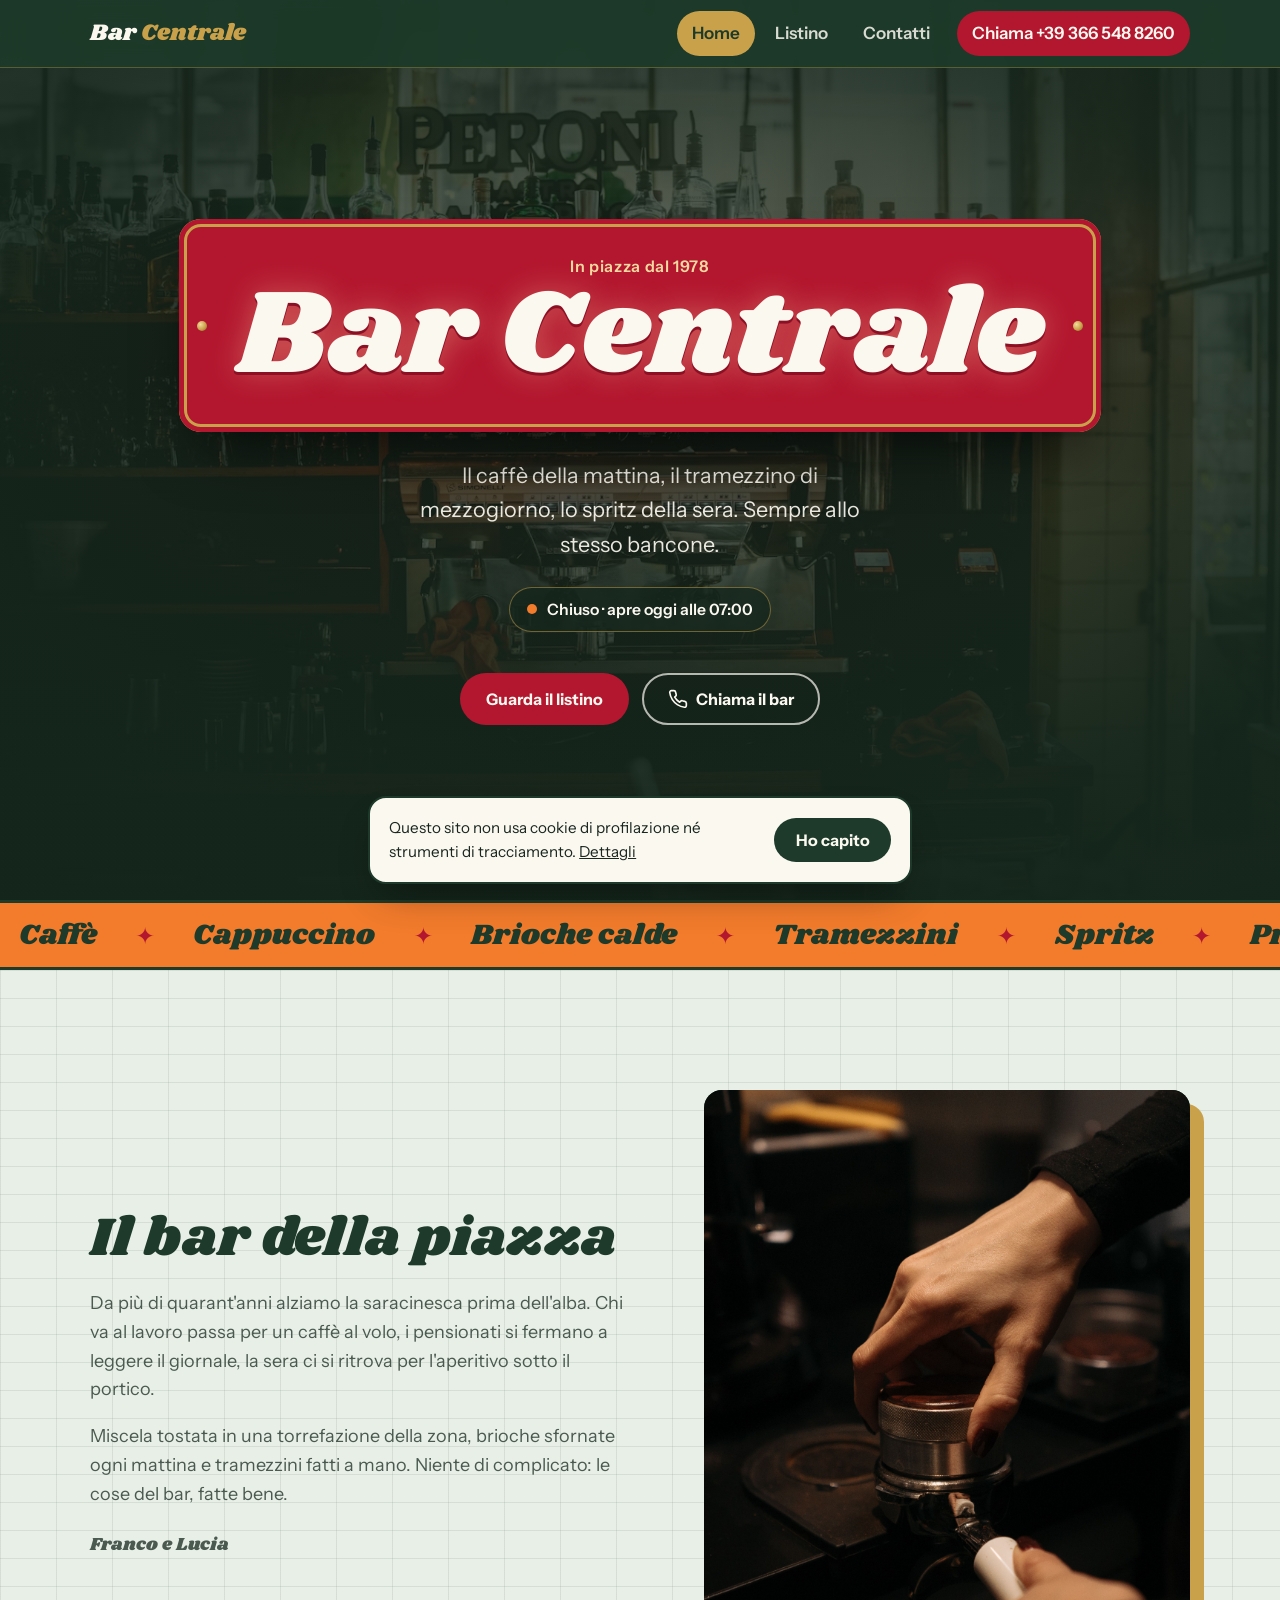
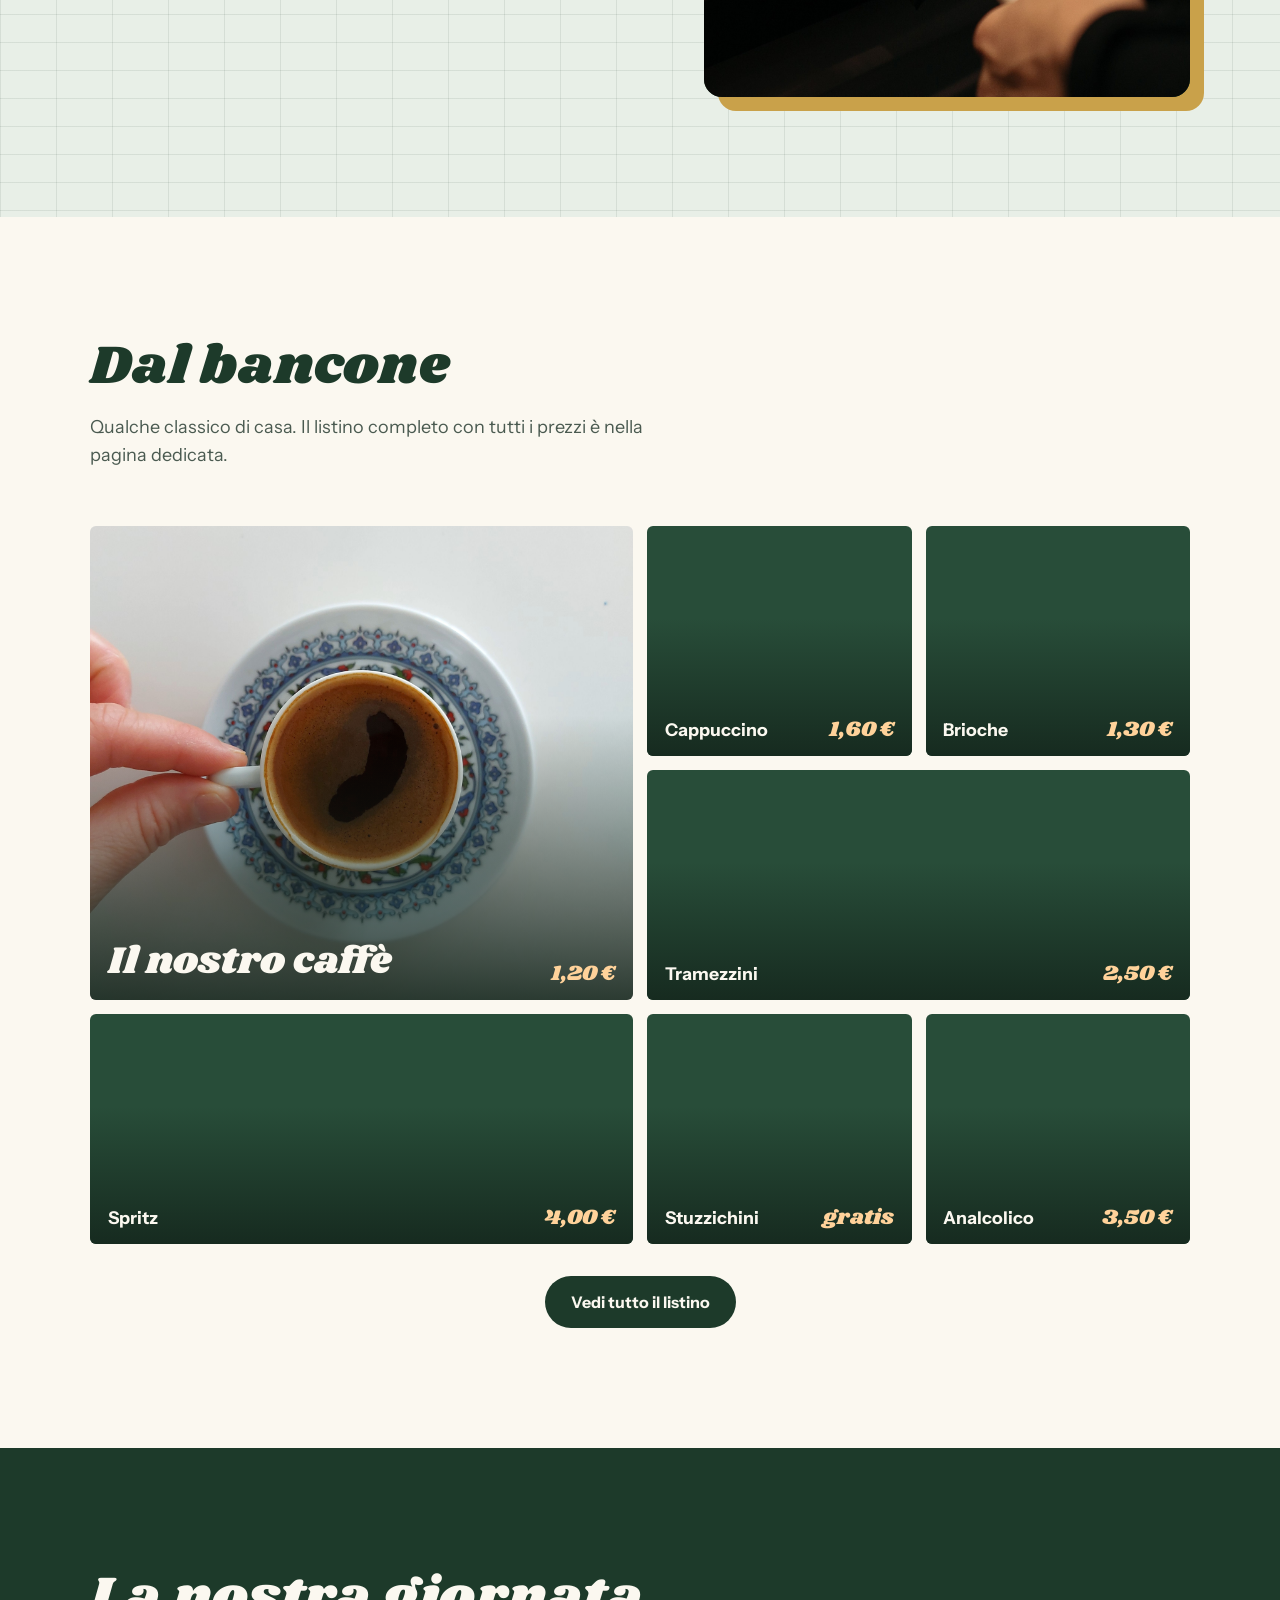
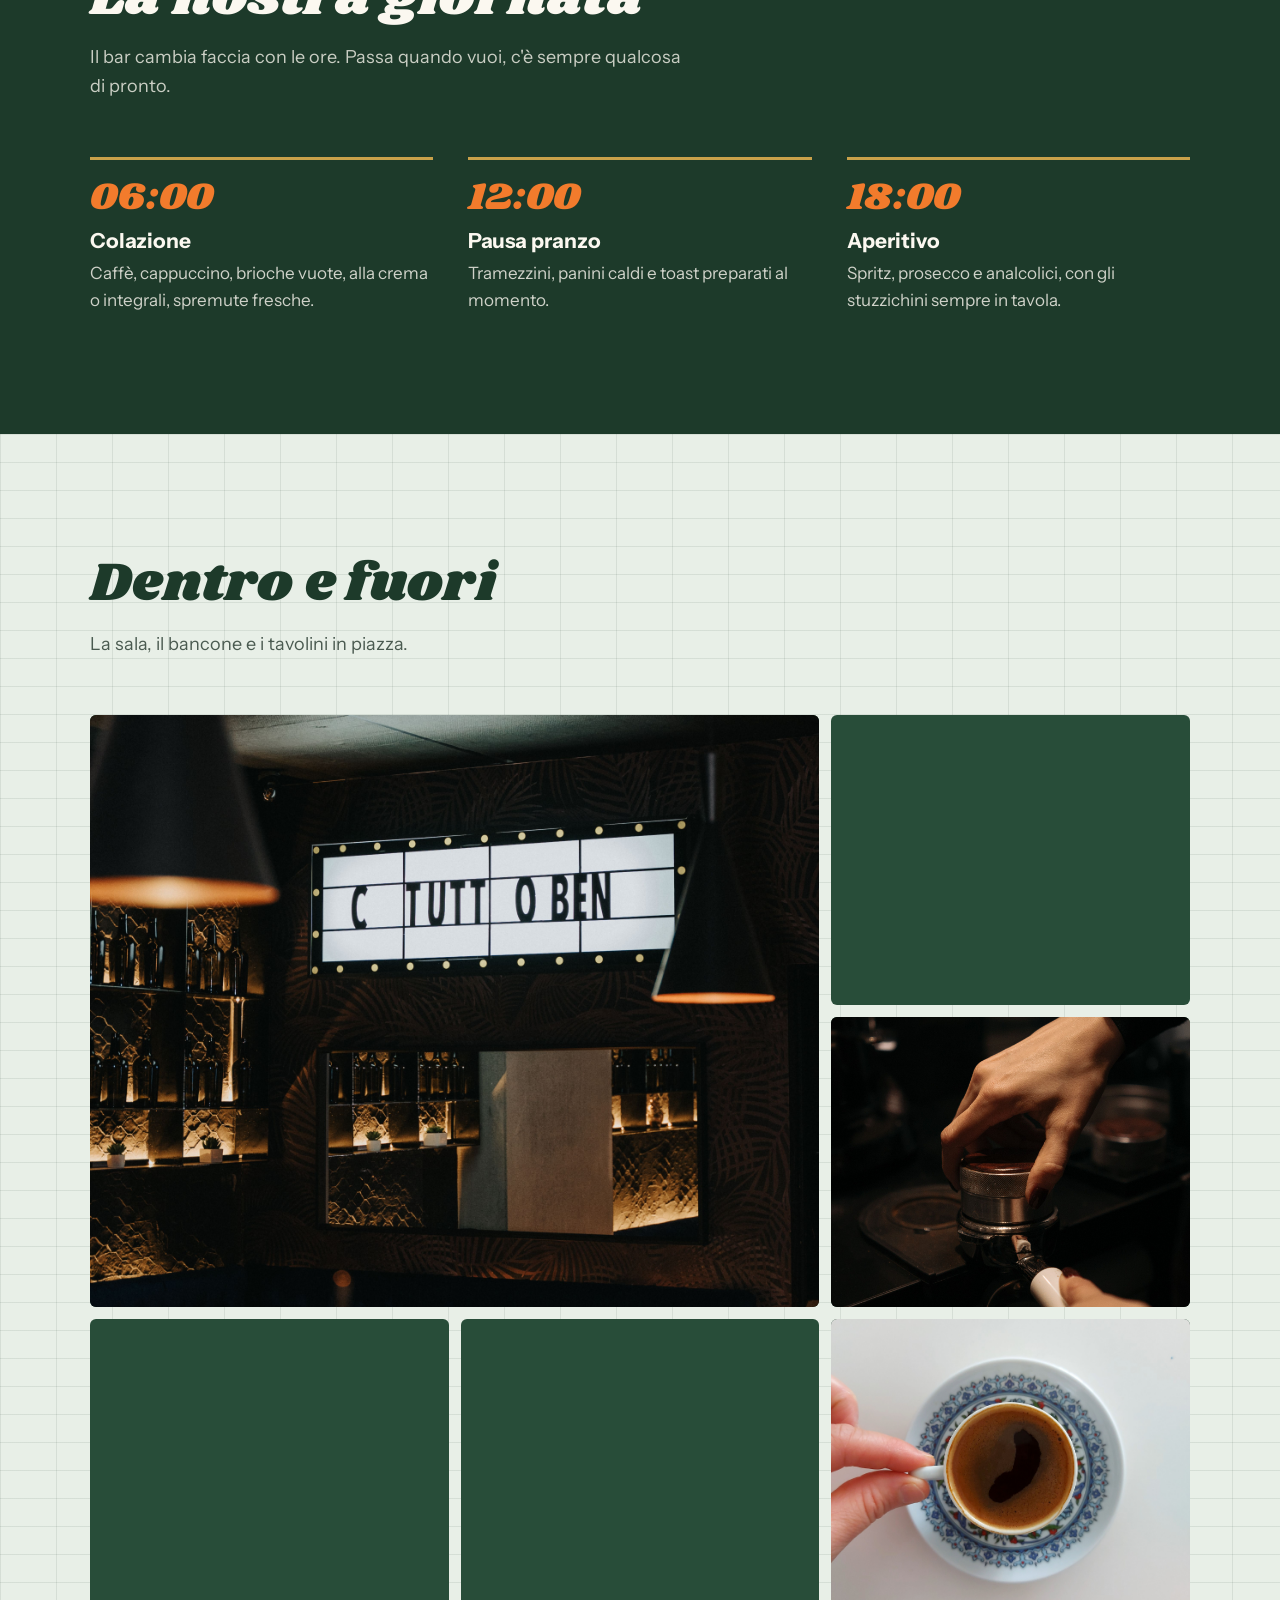
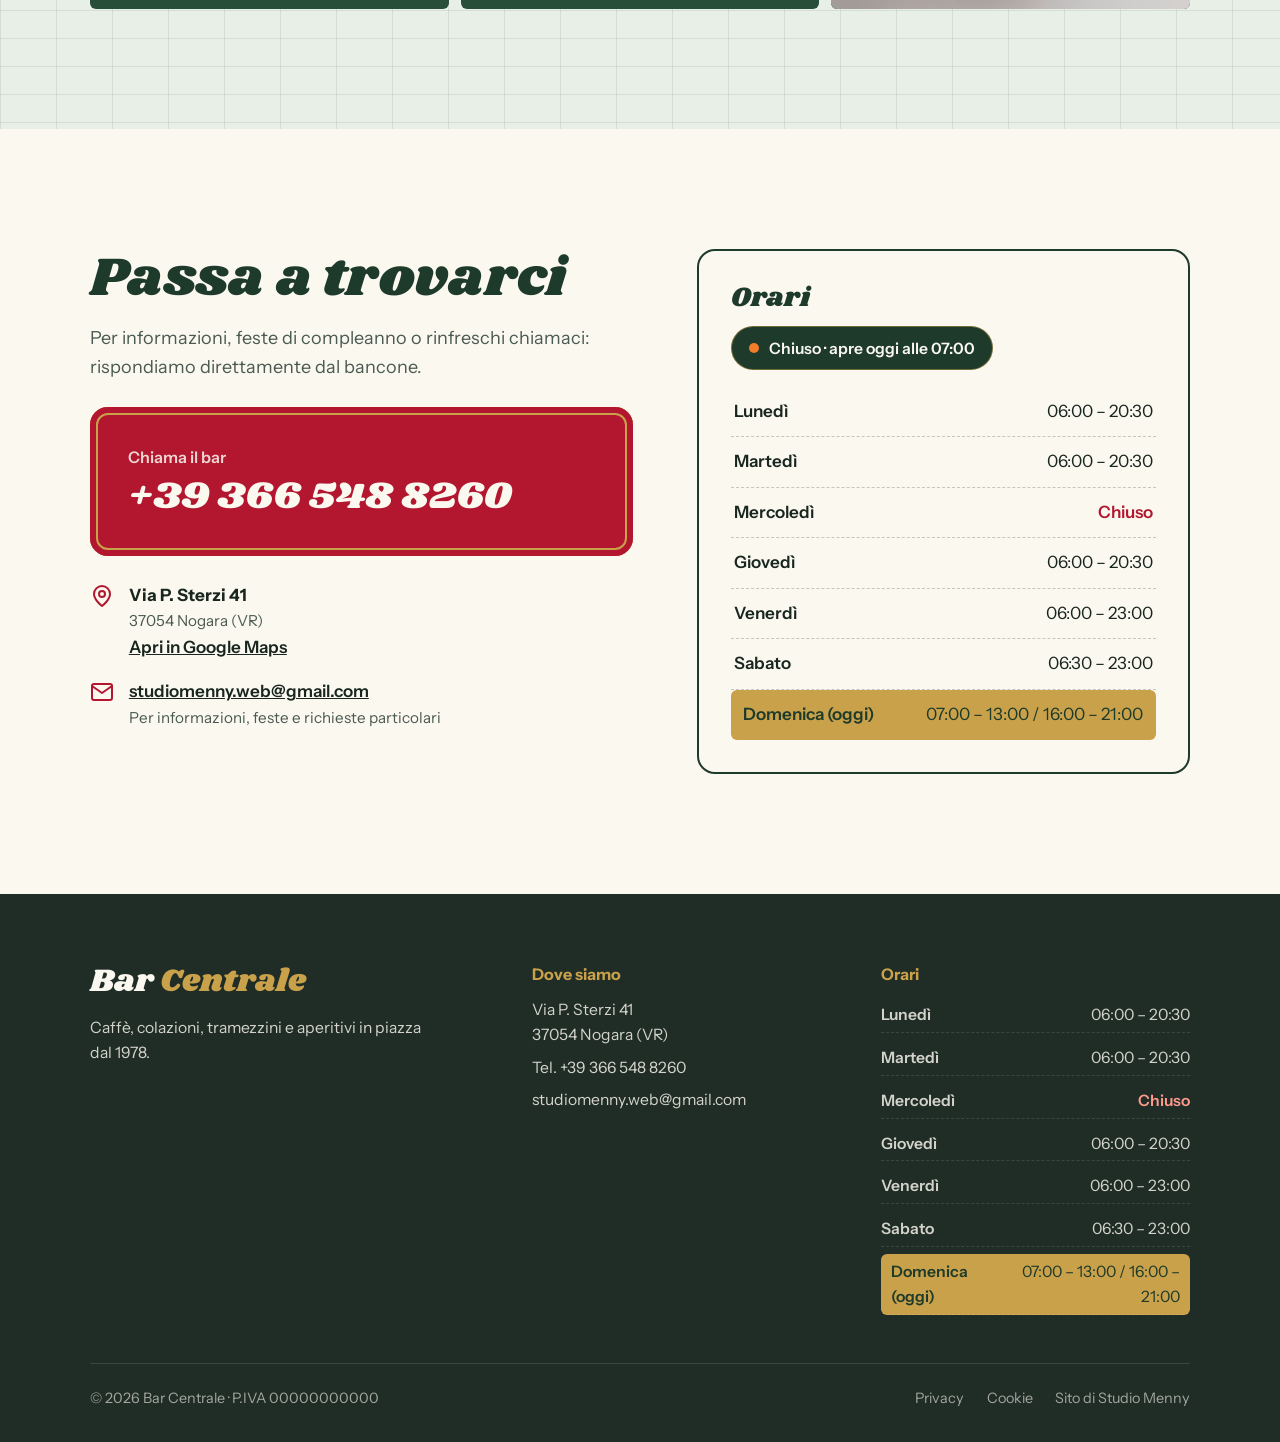
==== index.html @ 79d3b490 "Add files via upload" ====
<!DOCTYPE html>
<html lang="it">
<head>
<meta charset="utf-8">
<meta name="viewport" content="width=device-width, initial-scale=1, viewport-fit=cover">
<title>Bar Centrale · Caffè e aperitivi in piazza</title>
<meta name="description" content="Il bar della piazza: caffè, colazioni, tramezzini e aperitivi. Orari, listino e contatti.">
<meta name="theme-color" content="#1d3a2a">
<meta property="og:title" content="Bar Centrale · Caffè e aperitivi in piazza">
<meta property="og:description" content="Il bar della piazza: caffè, colazioni, tramezzini e aperitivi. Orari, listino e contatti.">
<meta property="og:type" content="website">
<meta property="og:image" content="img/hero.jpg">
<link rel="icon" href="favicon.svg" type="image/svg+xml">
<link rel="stylesheet" href="css/style.css">
</head>
<body>
<a class="salta" href="#contenuto">Vai al contenuto</a>
<header class="header">
  <div class="wrap">
    <a class="logo" href="index.html" aria-label="Bar Centrale, torna alla home">Bar <span>Centrale</span></a>
    <button class="burger" type="button" aria-label="Apri il menu" aria-expanded="false" aria-controls="nav"><span></span></button>
    <nav class="nav" id="nav" aria-label="Menu principale">
      <ul><li><a href="index.html" aria-current="page">Home</a></li><li><a href="menu.html">Listino</a></li><li><a href="contatti.html">Contatti</a></li><li><a class="nav-chiama" href="tel:+393665488260">Chiama +39 366 548 8260</a></li></ul>
    </nav>
  </div>
</header>
<main id="contenuto">

<section class="hero">
  <div class="hero-foto"><figure class="foto " data-nome="Foto mancante: img/hero.jpg"><img src="img/hero.jpg" alt="Il bancone del Bar Centrale con la macchina del caffè" width="1920" height="1280" fetchpriority="high" onerror="this.parentElement.classList.add('noimg')"></figure></div>
  <div class="hero-contenuto">
    <div class="insegna">
      <span class="insegna-anno">In piazza dal 1978</span>
      <h1>Bar Centrale</h1>
    </div>
    <p class="hero-sotto">Il caffè della mattina, il tramezzino di mezzogiorno, lo spritz della sera. Sempre allo stesso bancone.</p>
    <p class="stato" data-stato aria-live="polite"></p>
    <div class="hero-azioni">
      <a class="btn btn-rosso" href="menu.html">Guarda il listino</a>
      <a class="btn btn-chiaro" href="tel:+393665488260"><svg viewBox="0 0 24 24" fill="none" stroke="currentColor" stroke-width="2" stroke-linecap="round" stroke-linejoin="round" aria-hidden="true"><path d="M22 16.9v3a2 2 0 0 1-2.2 2 19.8 19.8 0 0 1-8.6-3.1 19.5 19.5 0 0 1-6-6A19.8 19.8 0 0 1 2.1 4.2 2 2 0 0 1 4.1 2h3a2 2 0 0 1 2 1.7c.1.9.4 1.8.7 2.7a2 2 0 0 1-.5 2.1L8 9.8a16 16 0 0 0 6 6l1.3-1.3a2 2 0 0 1 2.1-.4c.9.3 1.8.6 2.7.7a2 2 0 0 1 1.7 2z"/></svg> Chiama il bar</a>
    </div>
  </div>
</section>

<div class="striscia" aria-hidden="true"><div class="striscia-traccia"><ul><li>Caffè</li><li>Cappuccino</li><li>Brioche calde</li><li>Tramezzini</li><li>Spritz</li><li>Prosecco</li><li>Gelati</li><li>Stuzzichini</li><li>Cioccolata calda</li></ul><ul><li>Caffè</li><li>Cappuccino</li><li>Brioche calde</li><li>Tramezzini</li><li>Spritz</li><li>Prosecco</li><li>Gelati</li><li>Stuzzichini</li><li>Cioccolata calda</li></ul></div></div>

<section class="sezione piastrelle" id="il-bar">
  <div class="wrap ilbar-grid">
    <div class="ilbar-testo">
      <h2>Il bar della piazza</h2>
      <p>Da più di quarant'anni alziamo la saracinesca prima dell'alba. Chi va al lavoro passa per un caffè al volo, i pensionati si fermano a leggere il giornale, la sera ci si ritrova per l'aperitivo sotto il portico.</p>
      <p>Miscela tostata in una torrefazione della zona, brioche sfornate ogni mattina e tramezzini fatti a mano. Niente di complicato: le cose del bar, fatte bene.</p>
      <p class="firma">Franco e Lucia</p>
    </div>
    <figure class="foto ilbar-foto" data-nome="Foto mancante: img/barista.jpg"><img src="img/barista.jpg" alt="Il barista prepara un caffè al bancone" width="1000" height="1250" loading="lazy" decoding="async" onerror="this.parentElement.classList.add('noimg')"></figure>
  </div>
</section>

<section class="sezione" id="prodotti">
  <div class="wrap">
    <div class="intro-sezione">
      <h2>Dal bancone</h2>
      <p>Qualche classico di casa. Il listino completo con tutti i prezzi è nella pagina dedicata.</p>
    </div>
    <div class="mosaico">
      <article class="prodotto grande"><figure class="foto " data-nome="Foto mancante: img/caffe.jpg"><img src="img/caffe.jpg" alt="Espresso in tazzina" width="1200" height="900" loading="lazy" decoding="async" onerror="this.parentElement.classList.add('noimg')"></figure><div class="prodotto-testo"><h3>Il nostro caffè</h3><span class="prezzo">1,20 €</span></div></article>
      <article class="prodotto "><figure class="foto " data-nome="Foto mancante: img/cappuccino.jpg"><img src="img/cappuccino.jpg" alt="Cappuccino con schiuma" width="1200" height="900" loading="lazy" decoding="async" onerror="this.parentElement.classList.add('noimg')"></figure><div class="prodotto-testo"><h3>Cappuccino</h3><span class="prezzo">1,60 €</span></div></article>
      <article class="prodotto "><figure class="foto " data-nome="Foto mancante: img/brioche.jpg"><img src="img/brioche.jpg" alt="Brioche in vetrina" width="1200" height="900" loading="lazy" decoding="async" onerror="this.parentElement.classList.add('noimg')"></figure><div class="prodotto-testo"><h3>Brioche</h3><span class="prezzo">1,30 €</span></div></article>
      <article class="prodotto largo"><figure class="foto " data-nome="Foto mancante: img/tramezzini.jpg"><img src="img/tramezzini.jpg" alt="Tramezzini sul bancone" width="1200" height="900" loading="lazy" decoding="async" onerror="this.parentElement.classList.add('noimg')"></figure><div class="prodotto-testo"><h3>Tramezzini</h3><span class="prezzo">2,50 €</span></div></article>
      <article class="prodotto largo"><figure class="foto " data-nome="Foto mancante: img/spritz.jpg"><img src="img/spritz.jpg" alt="Spritz con fetta d'arancia" width="1200" height="900" loading="lazy" decoding="async" onerror="this.parentElement.classList.add('noimg')"></figure><div class="prodotto-testo"><h3>Spritz</h3><span class="prezzo">4,00 €</span></div></article>
      <article class="prodotto "><figure class="foto " data-nome="Foto mancante: img/stuzzichini.jpg"><img src="img/stuzzichini.jpg" alt="Stuzzichini per l'aperitivo" width="1200" height="900" loading="lazy" decoding="async" onerror="this.parentElement.classList.add('noimg')"></figure><div class="prodotto-testo"><h3>Stuzzichini</h3><span class="prezzo">gratis</span></div></article>
      <article class="prodotto "><figure class="foto " data-nome="Foto mancante: img/aperitivo-analcolico.jpg"><img src="img/aperitivo-analcolico.jpg" alt="Aperitivo analcolico" width="1200" height="900" loading="lazy" decoding="async" onerror="this.parentElement.classList.add('noimg')"></figure><div class="prodotto-testo"><h3>Analcolico</h3><span class="prezzo">3,50 €</span></div></article>
    </div>
    <div class="mosaico-piede"><a class="btn btn-verde" href="menu.html">Vedi tutto il listino</a></div>
  </div>
</section>

<section class="sezione giornata">
  <div class="wrap">
    <div class="intro-sezione">
      <h2>La nostra giornata</h2>
      <p>Il bar cambia faccia con le ore. Passa quando vuoi, c'è sempre qualcosa di pronto.</p>
    </div>
    <ol class="momenti">
      <li class="momento"><time>06:00</time><h3>Colazione</h3><p>Caffè, cappuccino, brioche vuote, alla crema o integrali, spremute fresche.</p></li>
      <li class="momento"><time>12:00</time><h3>Pausa pranzo</h3><p>Tramezzini, panini caldi e toast preparati al momento.</p></li>
      <li class="momento"><time>18:00</time><h3>Aperitivo</h3><p>Spritz, prosecco e analcolici, con gli stuzzichini sempre in tavola.</p></li>
    </ol>
  </div>
</section>

<section class="sezione piastrelle" id="galleria">
  <div class="wrap">
    <div class="intro-sezione"><h2>Dentro e fuori</h2><p>La sala, il bancone e i tavolini in piazza.</p></div>
    <div class="galleria">
      <button type="button" aria-label="Ingrandisci: La sala interna del bar"><figure class="foto " data-nome="Foto mancante: img/interno.jpg"><img src="img/interno.jpg" alt="La sala interna del bar" width="1200" height="1200" loading="lazy" decoding="async" onerror="this.parentElement.classList.add('noimg')"></figure></button>
      <button type="button" aria-label="Ingrandisci: I tavolini fuori in piazza"><figure class="foto " data-nome="Foto mancante: img/dehors.jpg"><img src="img/dehors.jpg" alt="I tavolini fuori in piazza" width="1200" height="1200" loading="lazy" decoding="async" onerror="this.parentElement.classList.add('noimg')"></figure></button>
      <button type="button" aria-label="Ingrandisci: Il barista prepara un caffè"><figure class="foto " data-nome="Foto mancante: img/barista.jpg"><img src="img/barista.jpg" alt="Il barista prepara un caffè" width="1200" height="1200" loading="lazy" decoding="async" onerror="this.parentElement.classList.add('noimg')"></figure></button>
      <button type="button" aria-label="Ingrandisci: La vetrina delle brioche"><figure class="foto " data-nome="Foto mancante: img/brioche.jpg"><img src="img/brioche.jpg" alt="La vetrina delle brioche" width="1200" height="1200" loading="lazy" decoding="async" onerror="this.parentElement.classList.add('noimg')"></figure></button>
      <button type="button" aria-label="Ingrandisci: Spritz al tramonto"><figure class="foto " data-nome="Foto mancante: img/spritz.jpg"><img src="img/spritz.jpg" alt="Spritz al tramonto" width="1200" height="1200" loading="lazy" decoding="async" onerror="this.parentElement.classList.add('noimg')"></figure></button>
      <button type="button" aria-label="Ingrandisci: Un espresso appena fatto"><figure class="foto " data-nome="Foto mancante: img/caffe.jpg"><img src="img/caffe.jpg" alt="Un espresso appena fatto" width="1200" height="1200" loading="lazy" decoding="async" onerror="this.parentElement.classList.add('noimg')"></figure></button>
    </div>
  </div>
</section>

<section class="sezione" id="contatti">
  <div class="wrap contatti-rapidi">
    <div>
      <h2>Passa a trovarci</h2>
      <p style="color:var(--testo-2);margin-top:.9rem;font-size:1.125rem">Per informazioni, feste di compleanno o rinfreschi chiamaci: rispondiamo direttamente dal bancone.</p>
      <a class="chiama-grande" href="tel:+393665488260" style="margin-top:1.6rem"><small>Chiama il bar</small><strong>+39 366 548 8260</strong></a>
      <ul class="dati">
        <li><svg viewBox="0 0 24 24" fill="none" stroke="currentColor" stroke-width="2" stroke-linecap="round" stroke-linejoin="round" aria-hidden="true"><path d="M20 10c0 6-8 12-8 12s-8-6-8-12a8 8 0 0 1 16 0z"/><circle cx="12" cy="10" r="3"/></svg><div><strong>Via P. Sterzi 41</strong><span>37054 Nogara (VR)</span><a href="https://www.google.com/maps/search/?api=1&amp;query=Via+P.+Sterzi+41+Nogara+VR" target="_blank" rel="noopener">Apri in Google Maps</a></div></li>
        <li><svg viewBox="0 0 24 24" fill="none" stroke="currentColor" stroke-width="2" stroke-linecap="round" stroke-linejoin="round" aria-hidden="true"><rect x="2" y="4" width="20" height="16" rx="2"/><path d="m22 6-10 7L2 6"/></svg><div><a href="mailto:studiomenny.web@gmail.com">studiomenny.web@gmail.com</a><span>Per informazioni, feste e richieste particolari</span></div></li>
      </ul>
    </div>
    <div class="orari-box">
      <h3>Orari</h3>
      <p class="stato" data-stato aria-live="polite"></p>
      <ul class="orari" data-orari><li><span>Chiamaci per gli orari</span><span>+39 366 548 8260</span></li></ul>
    </div>
  </div>
</section>

<div class="lightbox" role="dialog" aria-modal="true" aria-label="Foto ingrandita">
  <button class="lightbox-chiudi" type="button" aria-label="Chiudi la foto">×</button>
  <img alt="">
</div>
</main>
<footer class="footer">
  <div class="wrap">
    <div class="footer-grid">
      <div>
        <a class="logo" href="index.html">Bar <span>Centrale</span></a>
        <p style="margin-top:1rem;max-width:22rem">Caffè, colazioni, tramezzini e aperitivi in piazza dal 1978.</p>
      </div>
      <div>
        <h3>Dove siamo</h3>
        <ul>
          <li>Via P. Sterzi 41<br>37054 Nogara (VR)</li>
          <li><a href="tel:+393665488260">Tel. +39 366 548 8260</a></li>
          <li><a href="mailto:studiomenny.web@gmail.com">studiomenny.web@gmail.com</a></li>
        </ul>
      </div>
      <div>
        <h3>Orari</h3>
        <ul class="orari" data-orari><li><span>Chiamaci per gli orari</span><span><a href="tel:+393665488260">+39 366 548 8260</a></span></li></ul>
      </div>
    </div>
    <div class="footer-fondo">
      <span>© <span data-anno>2026</span> Bar Centrale · P.IVA 00000000000</span>
      <ul>
        <li><a href="privacy.html">Privacy</a></li>
        <li><a href="cookie.html">Cookie</a></li>
        <li><a href="https://www.studiomenny.it/" target="_blank" rel="noopener">Sito di Studio Menny</a></li>
      </ul>
    </div>
  </div>
</footer>
<div class="cookie" role="region" aria-label="Informativa cookie">
  <p>Questo sito non usa cookie di profilazione né strumenti di tracciamento. <a href="cookie.html">Dettagli</a></p>
  <button class="btn btn-verde" type="button">Ho capito</button>
</div>
<button class="su" type="button" aria-label="Torna in cima alla pagina"><svg viewBox="0 0 24 24" fill="none" stroke="currentColor" stroke-width="2.5" stroke-linecap="round" stroke-linejoin="round" aria-hidden="true"><path d="m18 15-6-6-6 6"/></svg></button>
<script src="js/main.js" defer></script>
</body>
</html>
---- css/style.css ----
/* =========================================================
   BAR CENTRALE — foglio di stile
   Palette: verde bottiglia, piastrella, rosso bitter, spritz, ottone
   ========================================================= */

@font-face { font-family: "Shrikhand"; src: url("../fonts/shrikhand.woff2") format("woff2"); font-weight: 400; font-display: swap; }
@font-face { font-family: "Instrument"; src: url("../fonts/instrument-400.woff2") format("woff2"); font-weight: 400; font-display: swap; }
@font-face { font-family: "Instrument"; src: url("../fonts/instrument-600.woff2") format("woff2"); font-weight: 600; font-display: swap; }
@font-face { font-family: "Instrument"; src: url("../fonts/instrument-700.woff2") format("woff2"); font-weight: 700; font-display: swap; }

:root {
  --verde: #1d3a2a;
  --verde-2: #284d39;
  --lavagna: #1f2d26;
  --piastrella: #e8efe7;
  --fuga: rgba(29, 58, 42, .09);
  --rosso: #b3172f;
  --rosso-scuro: #8c1024;
  --spritz: #f27b2c;
  --ottone: #c9a14a;
  --panna: #fbf8f0;
  --testo: #18261e;
  --testo-2: #4a5a50;
  --display: "Shrikhand", "Georgia", serif;
  --sans: "Instrument", system-ui, -apple-system, "Segoe UI", Roboto, sans-serif;
  --wrap: 1180px;
  --pad: clamp(1.1rem, 4vw, 2.5rem);
  --header-h: 68px;
  --r-s: 6px;
  --r-l: 18px;
}

/* ---------- base ---------- */
*, *::before, *::after { box-sizing: border-box; }
html { -webkit-text-size-adjust: 100%; scroll-behavior: smooth; scroll-padding-top: calc(var(--header-h) + 12px); }
body {
  margin: 0;
  font-family: var(--sans);
  font-size: 1.0625rem;
  line-height: 1.6;
  color: var(--testo);
  background: var(--panna);
  overflow-x: hidden;
  -webkit-font-smoothing: antialiased;
}
body.menu-aperto { overflow: hidden; }
img { max-width: 100%; height: auto; display: block; }
a { color: inherit; }
h1, h2, h3 { margin: 0; line-height: 1.12; font-weight: 400; }
h2 { font-family: var(--display); font-size: clamp(2rem, 5.5vw, 3.4rem); color: var(--verde); letter-spacing: .005em; }
h3 { font-weight: 700; font-size: 1.15rem; }
p { margin: 0 0 1em; }
.wrap { width: 100%; max-width: var(--wrap); margin-inline: auto; padding-inline: var(--pad); }
.sezione { padding-block: clamp(4rem, 10vw, 7.5rem); }
.intro-sezione { max-width: 38rem; margin-bottom: clamp(2rem, 5vw, 3.5rem); }
.intro-sezione p { color: var(--testo-2); font-size: 1.125rem; margin-top: .9rem; }
.salta { position: absolute; left: -999px; top: 0; background: var(--ottone); color: var(--verde); padding: .7rem 1rem; z-index: 200; font-weight: 700; }
.salta:focus { left: 1rem; top: 1rem; }
:focus-visible { outline: 3px solid var(--spritz); outline-offset: 3px; border-radius: 3px; }
.visually-hidden { position: absolute !important; width: 1px; height: 1px; overflow: hidden; clip: rect(0 0 0 0); white-space: nowrap; }

/* pareti piastrellate */
.piastrelle {
  background-color: var(--piastrella);
  background-image:
    linear-gradient(var(--fuga) 1px, transparent 1px),
    linear-gradient(90deg, var(--fuga) 1px, transparent 1px);
  background-size: 56px 28px;
}

/* ---------- bottoni ---------- */
.btn {
  display: inline-flex; align-items: center; justify-content: center; gap: .55rem;
  min-height: 52px; padding: .8rem 1.5rem;
  font: 700 1rem/1 var(--sans); text-decoration: none;
  border: 2px solid transparent; border-radius: 999px; cursor: pointer;
  transition: transform .2s ease, background-color .2s ease, color .2s ease;
}
.btn svg { width: 20px; height: 20px; flex: none; }
.btn:active { transform: scale(.97); }
.btn-rosso { background: var(--rosso); color: var(--panna); }
.btn-rosso:hover { background: var(--rosso-scuro); }
.btn-chiaro { border-color: rgba(251, 248, 240, .7); color: var(--panna); }
.btn-chiaro:hover { background: var(--panna); color: var(--verde); }
.btn-verde { background: var(--verde); color: var(--panna); }
.btn-verde:hover { background: var(--verde-2); }

/* ---------- header ---------- */
.header {
  position: fixed; inset: 0 0 auto 0; z-index: 100;
  height: var(--header-h);
  background: rgba(29, 58, 42, .92);
  -webkit-backdrop-filter: saturate(140%) blur(10px);
  backdrop-filter: saturate(140%) blur(10px);
  color: var(--panna);
  border-bottom: 1px solid rgba(201, 161, 74, .35);
}
.header .wrap { height: 100%; display: flex; align-items: center; justify-content: space-between; gap: 1rem; }
.logo { font-family: var(--display); font-size: 1.45rem; text-decoration: none; color: var(--panna); white-space: nowrap; line-height: 1; }
.logo span { color: var(--ottone); }
.nav ul { list-style: none; margin: 0; padding: 0; display: flex; align-items: center; gap: .3rem; }
.nav a {
  display: block; padding: .55rem .95rem; border-radius: 999px;
  text-decoration: none; font-weight: 600; color: var(--panna); opacity: .85;
  transition: opacity .2s, background-color .2s;
}
.nav a:hover { opacity: 1; background: rgba(251, 248, 240, .1); }
.nav a[aria-current="page"] { opacity: 1; background: var(--ottone); color: var(--verde); }
.nav .nav-chiama { background: var(--rosso); opacity: 1; margin-left: .4rem; }
.nav .nav-chiama:hover { background: var(--rosso-scuro); }
.burger {
  display: none; width: 48px; height: 48px; margin-right: -8px;
  background: none; border: 0; cursor: pointer; color: var(--panna); position: relative;
}
.burger span, .burger::before, .burger::after {
  content: ""; position: absolute; left: 13px; width: 22px; height: 2px; background: currentColor;
  border-radius: 2px; transition: transform .25s ease, opacity .2s;
}
.burger::before { top: 17px; } .burger span { top: 23px; } .burger::after { top: 29px; }
.header.aperto .burger::before { transform: translateY(6px) rotate(45deg); }
.header.aperto .burger span { opacity: 0; }
.header.aperto .burger::after { transform: translateY(-6px) rotate(-45deg); }

@media (max-width: 860px) {
  .burger { display: block; }
  .nav {
    position: fixed; top: var(--header-h); left: 0; right: 0;
    height: calc(100vh - var(--header-h));
    height: calc(100dvh - var(--header-h));
    background: var(--verde); overflow-y: auto;
    padding: 1.5rem var(--pad) 3rem;
    visibility: hidden; opacity: 0; transform: translateY(-8px);
    transition: opacity .25s ease, transform .25s ease, visibility 0s linear .25s;
  }
  .header.aperto .nav { visibility: visible; opacity: 1; transform: none; transition-delay: 0s; }
  .nav ul { flex-direction: column; align-items: stretch; gap: .4rem; }
  .nav a { font-size: 1.35rem; padding: .9rem 1.1rem; border-radius: var(--r-s); }
  .nav .nav-chiama { margin: 1rem 0 0; text-align: center; }
}

/* ---------- hero con insegna ---------- */
.hero {
  position: relative; min-height: 100vh; min-height: 100svh;
  display: grid; place-items: center;
  padding: calc(var(--header-h) + 2rem) var(--pad) 3.5rem;
  color: var(--panna); text-align: center; overflow: hidden;
  background: var(--verde);
}
.hero-foto { position: absolute; inset: 0; }
.hero-foto img { width: 100%; height: 100%; object-fit: cover; }
.hero-foto::after {
  content: ""; position: absolute; inset: 0;
  background:
    radial-gradient(ellipse at 50% 45%, rgba(20, 38, 28, .35), rgba(20, 38, 28, .85) 75%),
    linear-gradient(to bottom, rgba(20, 38, 28, .5), rgba(20, 38, 28, .2) 40%, rgba(20, 38, 28, .9));
}
.hero-contenuto { position: relative; z-index: 1; display: grid; justify-items: center; gap: 1.6rem; max-width: 100%; }

/* l'insegna smaltata: l'elemento memorabile del sito */
.insegna {
  position: relative;
  background: var(--rosso);
  padding: clamp(1.4rem, 4vw, 2.2rem) clamp(1.6rem, 6vw, 3.6rem) clamp(1.6rem, 4vw, 2.4rem);
  border-radius: 22px;
  box-shadow:
    inset 0 0 0 5px var(--rosso),
    inset 0 0 0 8px var(--ottone),
    0 30px 60px -20px rgba(0, 0, 0, .7);
  max-width: 100%;
}
.insegna::before, .insegna::after { /* viti */
  content: ""; position: absolute; top: 50%; width: 10px; height: 10px; margin-top: -5px;
  border-radius: 50%; background: radial-gradient(circle at 35% 35%, #f3dc9c, var(--ottone) 55%, #7d6224);
}
.insegna::before { left: 18px; } .insegna::after { right: 18px; }
.insegna-anno { display: block; font-weight: 600; font-size: clamp(.85rem, 2.4vw, 1rem); letter-spacing: .04em; color: #f6d9a0; }
.insegna h1 {
  font-family: var(--display);
  font-size: clamp(3rem, 13vw, 7.5rem);
  line-height: .95;
  color: var(--panna);
  text-shadow: 0 3px 0 var(--rosso-scuro), 0 0 30px rgba(255, 210, 160, .35);
  word-break: keep-all;
}
.hero-sotto { font-size: clamp(1.1rem, 3vw, 1.35rem); max-width: 30rem; margin: 0; color: rgba(251, 248, 240, .92); }
.hero-azioni { display: flex; flex-wrap: wrap; justify-content: center; gap: .8rem; }

/* accensione dell'insegna: un solo momento animato al caricamento */
@media (prefers-reduced-motion: no-preference) {
  .insegna { animation: accendi 1.6s steps(1, end) .25s both; }
  @keyframes accendi {
    0% { filter: brightness(.35); } 12% { filter: brightness(1); } 18% { filter: brightness(.45); }
    26% { filter: brightness(1); } 32% { filter: brightness(.6); } 40%, 100% { filter: brightness(1); }
  }
}

/* stato aperto/chiuso */
.stato {
  display: inline-flex; align-items: center; gap: .6rem;
  padding: .55rem 1.1rem; border-radius: 999px;
  background: rgba(20, 38, 28, .75); border: 1px solid rgba(201, 161, 74, .5);
  font-weight: 600; font-size: .98rem;
}
.stato:empty { display: none; }
.stato::before { content: ""; width: 10px; height: 10px; border-radius: 50%; background: #9aa69f; flex: none; }
.stato.is-aperto::before { background: #4ee08a; box-shadow: 0 0 0 4px rgba(78, 224, 138, .22); }
.stato.is-chiuso::before { background: var(--spritz); }

/* ---------- striscia scorrevole ---------- */
.striscia { background: var(--spritz); color: var(--verde); overflow: hidden; border-block: 3px solid var(--verde); }
.striscia-traccia { display: flex; width: max-content; }
.striscia ul { display: flex; list-style: none; margin: 0; padding: 0; }
.striscia li { font-family: var(--display); font-size: clamp(1.3rem, 3.5vw, 1.8rem); padding: .55rem 1.2rem; white-space: nowrap; }
.striscia li::after { content: "✦"; font-family: var(--sans); font-size: .8em; margin-left: 2.4rem; color: var(--rosso); }
@media (prefers-reduced-motion: no-preference) {
  .striscia-traccia { animation: scorri 38s linear infinite; }
  @keyframes scorri { to { transform: translateX(-50%); } }
}

/* ---------- foto con riserva se manca il file ---------- */
.foto { position: relative; overflow: hidden; background: var(--verde-2); margin: 0; }
.foto img { width: 100%; height: 100%; object-fit: cover; }
.foto.noimg img { display: none; }
.foto.noimg {
  background-color: var(--verde-2);
  background-image:
    linear-gradient(rgba(251, 248, 240, .07) 1px, transparent 1px),
    linear-gradient(90deg, rgba(251, 248, 240, .07) 1px, transparent 1px);
  background-size: 28px 14px;
}
.foto.noimg::after {
  content: attr(data-nome); position: absolute; inset: auto 0 0 0; padding: .7rem 1rem;
  color: rgba(251, 248, 240, .75); font-size: .85rem; font-weight: 600;
}

/* ---------- il bar (intro) ---------- */
.ilbar-grid { display: grid; grid-template-columns: 1.05fr .95fr; gap: clamp(2rem, 6vw, 5rem); align-items: center; }
.ilbar-testo p { color: var(--testo-2); font-size: 1.125rem; max-width: 34rem; }
.ilbar-testo h2 { margin-bottom: 1.2rem; }
.ilbar-foto { aspect-ratio: 4 / 5; border-radius: var(--r-l); box-shadow: 14px 14px 0 var(--ottone); }
.firma { font-family: var(--display); color: var(--rosso); font-size: 1.5rem; margin-top: 1.4rem; }
@media (max-width: 760px) {
  .ilbar-grid { grid-template-columns: 1fr; }
  .ilbar-foto { aspect-ratio: 4 / 3; box-shadow: 8px 8px 0 var(--ottone); margin-right: 8px; }
}

/* ---------- dal bancone (mosaico prodotti) ---------- */
.mosaico {
  display: grid; gap: 14px;
  grid-template-columns: repeat(4, 1fr);
  grid-auto-rows: clamp(150px, 19vw, 230px);
}
.prodotto { position: relative; border-radius: var(--r-s); color: var(--panna); }
.prodotto .foto { position: absolute; inset: 0; border-radius: inherit; }
.prodotto .foto::before {
  content: ""; position: absolute; inset: 0; z-index: 1;
  background: linear-gradient(to top, rgba(20, 38, 28, .88), rgba(20, 38, 28, 0) 60%);
}
.prodotto-testo { flex-wrap: wrap; position: absolute; z-index: 2; left: 0; right: 0; bottom: 0; padding: 1rem 1.1rem; display: flex; justify-content: space-between; align-items: flex-end; gap: .8rem; }
.prodotto h3 { font-size: 1.1rem; }
.prezzo { font-family: var(--display); font-size: 1.35rem; color: #ffd29a; white-space: nowrap; line-height: 1; }
.prodotto.grande { grid-column: span 2; grid-row: span 2; }
.prodotto.grande h3 { font-family: var(--display); font-weight: 400; font-size: clamp(1.6rem, 3.5vw, 2.4rem); }
.prodotto.largo { grid-column: span 2; }
.mosaico-piede { margin-top: 2rem; display: flex; justify-content: center; }
@media (max-width: 760px) {
  .mosaico { grid-template-columns: 1fr 1fr; grid-auto-rows: 170px; gap: 10px; }
  .prodotto.grande { grid-row: span 2; }
  .prodotto-testo { flex-direction: column; align-items: flex-start; gap: .25rem; padding: .8rem; }
  .prodotto h3 { font-size: 1rem; }
}

/* ---------- la giornata (sequenza oraria reale) ---------- */
.giornata { background: var(--verde); color: var(--panna); }
.giornata h2 { color: var(--panna); }
.giornata .intro-sezione p { color: rgba(251, 248, 240, .78); }
.momenti { list-style: none; margin: 0; padding: 0; display: grid; grid-template-columns: repeat(3, 1fr); gap: clamp(1.2rem, 3vw, 2.2rem); }
.momento { border-top: 3px solid var(--ottone); padding-top: 1.2rem; }
.momento time { font-family: var(--display); font-size: clamp(1.8rem, 4vw, 2.4rem); color: var(--spritz); display: block; line-height: 1; margin-bottom: .7rem; }
.momento h3 { font-size: 1.3rem; margin-bottom: .5rem; }
.momento p { color: rgba(251, 248, 240, .8); margin: 0; }
@media (max-width: 760px) { .momenti { grid-template-columns: 1fr; } }

/* ---------- galleria: collage senza spazi vuoti ---------- */
/* desktop: 3 colonne x 3 righe = 9 celle -> 1 foto grande (4 celle) + 5 foto (1 cella) */
.galleria {
  display: grid; gap: 12px;
  grid-template-columns: repeat(3, 1fr);
  grid-auto-rows: clamp(150px, 24vw, 290px);
}
.galleria button {
  position: relative; display: block; width: 100%; height: 100%;
  padding: 0; border: 0; cursor: zoom-in; background: none;
  border-radius: var(--r-s); overflow: hidden;
}
.galleria button:nth-child(1) { grid-column: span 2; grid-row: span 2; }
.galleria .foto { position: absolute; inset: 0; transition: transform .5s ease; }
.galleria .foto img { position: absolute; inset: 0; width: 100%; height: 100%; object-fit: cover; }
.galleria button:hover .foto { transform: scale(1.04); }
.galleria button.noimg-btn { cursor: default; }
/* mobile: 2 colonne -> prima e ultima foto larghe, le altre a coppie */
@media (max-width: 600px) {
  .galleria { grid-template-columns: 1fr 1fr; grid-auto-rows: 38vw; gap: 8px; }
  .galleria button:nth-child(1) { grid-column: span 2; grid-row: span 1; }
  .galleria button:last-child:nth-child(even) { grid-column: span 2; }
}

.lightbox {
  position: fixed; inset: 0; z-index: 300;
  background: rgba(15, 26, 20, .94);
  display: none; align-items: center; justify-content: center;
  padding: 4.5rem 1rem 2rem;
}
.lightbox.aperto { display: flex; }
.lightbox img { max-width: 100%; max-height: 100%; width: auto; height: auto; object-fit: contain; border-radius: var(--r-s); }
.lightbox-chiudi {
  position: absolute; top: 1rem; right: 1rem; width: 48px; height: 48px; border-radius: 50%;
  border: 0; background: var(--panna); color: var(--verde); font-size: 1.6rem; line-height: 1; cursor: pointer;
}

/* ---------- blocco contatti rapido ---------- */
.contatti-rapidi { display: grid; grid-template-columns: 1.1fr 1fr; gap: clamp(2rem, 5vw, 4rem); align-items: start; }
.chiama-grande {
  display: block; text-decoration: none; color: var(--panna);
  background: var(--rosso); border-radius: var(--r-l);
  padding: clamp(1.6rem, 4vw, 2.4rem);
  box-shadow: inset 0 0 0 6px var(--rosso), inset 0 0 0 8px var(--ottone);
  transition: background-color .2s;
}
.chiama-grande:hover { background: var(--rosso-scuro); box-shadow: inset 0 0 0 6px var(--rosso-scuro), inset 0 0 0 8px var(--ottone); }
.chiama-grande small { display: block; font-weight: 600; opacity: .85; font-size: 1rem; }
.chiama-grande strong { display: block; font-family: var(--display); font-weight: 400; font-size: clamp(1.5rem, 7vw, 2.4rem); line-height: 1.1; margin-top: .3rem; }
.dati { list-style: none; margin: 1.6rem 0 0; padding: 0; display: grid; gap: 1.1rem; }
.dati li { display: grid; grid-template-columns: 26px 1fr; gap: .8rem; align-items: start; }
.dati svg { width: 24px; height: 24px; color: var(--rosso); margin-top: 2px; }
.dati a { font-weight: 600; word-break: break-word; }
.dati span { color: var(--testo-2); display: block; font-size: .95rem; }
@media (max-width: 760px) { .contatti-rapidi { grid-template-columns: 1fr; } }

/* tabella orari (generata da js/main.js) */
.orari { list-style: none; margin: 0; padding: 0; }
.orari li { display: flex; justify-content: space-between; gap: 1rem; padding: .7rem .2rem; border-bottom: 1px dashed rgba(29, 58, 42, .25); }
.orari li span:first-child { font-weight: 600; }
.orari li span:last-child { text-align: right; }
.orari li.oggi { background: var(--ottone); color: var(--verde); border-radius: var(--r-s); padding-inline: .8rem; border-bottom-color: transparent; }
.orari .chiuso-txt { color: var(--rosso); font-weight: 600; }
.orari li.oggi .chiuso-txt { color: var(--rosso-scuro); }
.orari-box { background: var(--panna); border-radius: var(--r-l); padding: clamp(1.3rem, 3vw, 2rem); border: 2px solid var(--verde); }
.orari-box h3 { font-family: var(--display); font-weight: 400; font-size: 1.7rem; color: var(--verde); margin-bottom: .8rem; }
.orari-box .stato { background: var(--verde); color: var(--panna); margin-bottom: 1rem; }
.noscript-orari { color: var(--testo-2); }

/* ---------- testata pagine interne ---------- */
.testata { background: var(--verde); color: var(--panna); padding: calc(var(--header-h) + clamp(2.5rem, 7vw, 4.5rem)) 0 clamp(2.5rem, 6vw, 4rem); }
.testata h1 { font-family: var(--display); font-size: clamp(2.6rem, 9vw, 5rem); color: var(--panna); }
.testata p { margin: 1rem 0 0; max-width: 36rem; color: rgba(251, 248, 240, .85); font-size: 1.125rem; }

/* ---------- listino a lavagna ---------- */
.lavagna-sezione { background: var(--lavagna); color: var(--panna); padding-block: clamp(2.5rem, 6vw, 4rem) clamp(4rem, 9vw, 6rem); }
.filtri { display: flex; gap: .5rem; overflow-x: auto; padding: .2rem .2rem 1rem; margin-bottom: 1.5rem; scrollbar-width: thin; -webkit-overflow-scrolling: touch; }
.filtri button {
  flex: none; min-height: 44px; padding: .5rem 1.1rem; border-radius: 999px;
  border: 1.5px solid rgba(251, 248, 240, .35); background: transparent; color: var(--panna);
  font: 600 .98rem var(--sans); cursor: pointer; transition: background-color .2s, color .2s, border-color .2s;
}
.filtri button:hover { border-color: var(--panna); }
.filtri button[aria-pressed="true"] { background: var(--ottone); border-color: var(--ottone); color: var(--verde); }
.lavagna {
  border: 10px solid #6b4a2b; border-radius: 10px;
  box-shadow: inset 0 0 0 2px #4d341e, 0 25px 50px -25px rgba(0, 0, 0, .8);
  background: radial-gradient(ellipse at 30% 20%, #2c3d34, #1a2620 75%);
  padding: clamp(1.4rem, 4vw, 3rem);
  display: grid; grid-template-columns: 1fr 1fr; gap: clamp(2rem, 5vw, 4rem) clamp(2rem, 6vw, 5rem);
}
.categoria[hidden] { display: none; }
.lavagna.filtrata { grid-template-columns: 1fr; max-width: 46rem; margin-inline: auto; }
.categoria h2 { color: var(--spritz); font-size: clamp(1.8rem, 4.5vw, 2.4rem); margin-bottom: .3rem; }
.categoria > p { color: rgba(251, 248, 240, .65); font-size: .98rem; margin-bottom: 1rem; }
.voci { list-style: none; margin: 0; padding: 0; }
.voci li { padding: .65rem 0; }
.voce-riga { display: flex; align-items: baseline; gap: .5rem; }
.voce-riga strong { font-weight: 600; font-size: 1.08rem; }
.voce-riga::after { content: none; }
.puntini { flex: 1; min-width: 1.5rem; border-bottom: 2px dotted rgba(251, 248, 240, .35); transform: translateY(-4px); }
.voce-prezzo { font-family: var(--display); color: #ffd29a; font-size: 1.15rem; white-space: nowrap; }
.voci small { display: block; color: rgba(251, 248, 240, .62); font-size: .93rem; margin-top: .1rem; padding-right: 3.5rem; }
.nota-listino { margin-top: 2rem; color: rgba(251, 248, 240, .7); font-size: .95rem; text-align: center; }
@media (max-width: 760px) {
  .lavagna { grid-template-columns: 1fr; border-width: 7px; }
  .voci small { padding-right: 0; }
}

/* ---------- pagina contatti ---------- */
.contatti-pagina { display: grid; grid-template-columns: 1fr 1fr; gap: clamp(2rem, 5vw, 4rem); align-items: start; }
.contatti-pagina .btn { margin-top: 1.4rem; }
.avviso {
  margin-top: 1.6rem; padding: 1rem 1.2rem; border-left: 4px solid var(--spritz);
  background: rgba(242, 123, 44, .1); border-radius: 0 var(--r-s) var(--r-s) 0; color: var(--testo-2);
}
@media (max-width: 760px) { .contatti-pagina { grid-template-columns: 1fr; } }

/* ---------- pagine legali ---------- */
.legale { max-width: 46rem; }
.legale h2 { font-family: var(--sans); font-weight: 700; font-size: 1.35rem; color: var(--verde); margin: 2.2rem 0 .7rem; }
.legale p, .legale li { color: var(--testo-2); }
.legale ul { padding-left: 1.2rem; }
.legale .aggiornato { font-size: .95rem; }

/* ---------- 404 ---------- */
.pagina-404 { min-height: 100vh; min-height: 100svh; display: grid; place-items: center; text-align: center; padding: var(--pad); background: var(--verde); color: var(--panna); }
.pagina-404 .insegna h1 { font-size: clamp(3rem, 14vw, 6rem); }
.pagina-404 p { margin: 1.6rem 0; font-size: 1.15rem; }

/* ---------- footer ---------- */
.footer { background: var(--lavagna); color: rgba(251, 248, 240, .82); padding: clamp(3rem, 7vw, 4.5rem) 0 2rem; font-size: .98rem; }
.footer-grid { display: grid; grid-template-columns: 1.3fr 1fr 1fr; gap: 2.5rem; }
.footer .logo { font-size: 2rem; }
.footer h3 { color: var(--ottone); font-size: 1rem; margin-bottom: .8rem; }
.footer ul { list-style: none; margin: 0; padding: 0; display: grid; gap: .45rem; }
.footer a { text-decoration: none; }
.footer a:hover { color: var(--panna); text-decoration: underline; }
.footer .orari li { padding: .3rem 0; border-bottom-color: rgba(251, 248, 240, .12); }
.footer .orari li.oggi { padding-inline: .6rem; }
.footer .orari .chiuso-txt { color: #ff9a8c; }
.footer .orari li.oggi .chiuso-txt { color: var(--rosso-scuro); }
.footer-fondo { margin-top: 3rem; padding-top: 1.4rem; border-top: 1px solid rgba(251, 248, 240, .12); display: flex; flex-wrap: wrap; justify-content: space-between; gap: .8rem 2rem; font-size: .9rem; color: rgba(251, 248, 240, .6); }
.footer-fondo ul { display: flex; flex-wrap: wrap; gap: .4rem 1.4rem; }
@media (max-width: 860px) { .footer-grid { grid-template-columns: 1fr 1fr; } .footer-grid > :first-child { grid-column: 1 / -1; } }
@media (max-width: 520px) { .footer-grid { grid-template-columns: 1fr; } }

/* ---------- banner cookie ---------- */
.cookie {
  position: fixed; z-index: 250; left: 1rem; right: 1rem; bottom: 1rem;
  bottom: calc(1rem + env(safe-area-inset-bottom, 0px));
  max-width: 34rem; margin-inline: auto;
  background: var(--panna); color: var(--testo); border: 2px solid var(--verde); border-radius: var(--r-l);
  padding: 1.1rem 1.2rem; box-shadow: 0 20px 40px -15px rgba(0, 0, 0, .45);
  display: none; gap: .9rem; align-items: center;
}
.cookie.visibile { display: flex; }
.cookie p { margin: 0; font-size: .95rem; }
.cookie .btn { min-height: 44px; padding: .6rem 1.2rem; flex: none; }
@media (max-width: 480px) { .cookie { flex-direction: column; align-items: stretch; text-align: left; } }

/* ---------- torna su ---------- */
.su {
  position: fixed; z-index: 90; right: 1rem; bottom: 1rem; bottom: calc(1rem + env(safe-area-inset-bottom, 0px));
  width: 48px; height: 48px; border-radius: 50%; border: 2px solid var(--ottone);
  background: var(--verde); color: var(--panna); cursor: pointer;
  display: grid; place-items: center;
  opacity: 0; visibility: hidden; transform: translateY(10px);
  transition: opacity .25s, transform .25s, visibility 0s linear .25s;
}
.su svg { width: 22px; height: 22px; }
.su.visibile { opacity: 1; visibility: visible; transform: none; transition-delay: 0s; }

@media (prefers-reduced-motion: reduce) {
  html { scroll-behavior: auto; }
  *, *::before, *::after { transition-duration: .01ms !important; animation: none !important; }
}

/* ritocchi: etichetta foto mancante in alto nelle tessere prodotto, prezzi lunghi su mobile */
.prodotto .foto.noimg::after { inset: 0 0 auto 0; }
@media (max-width: 760px) {
  .prodotto .prezzo { white-space: normal; font-size: 1.15rem; line-height: 1.1; }
}
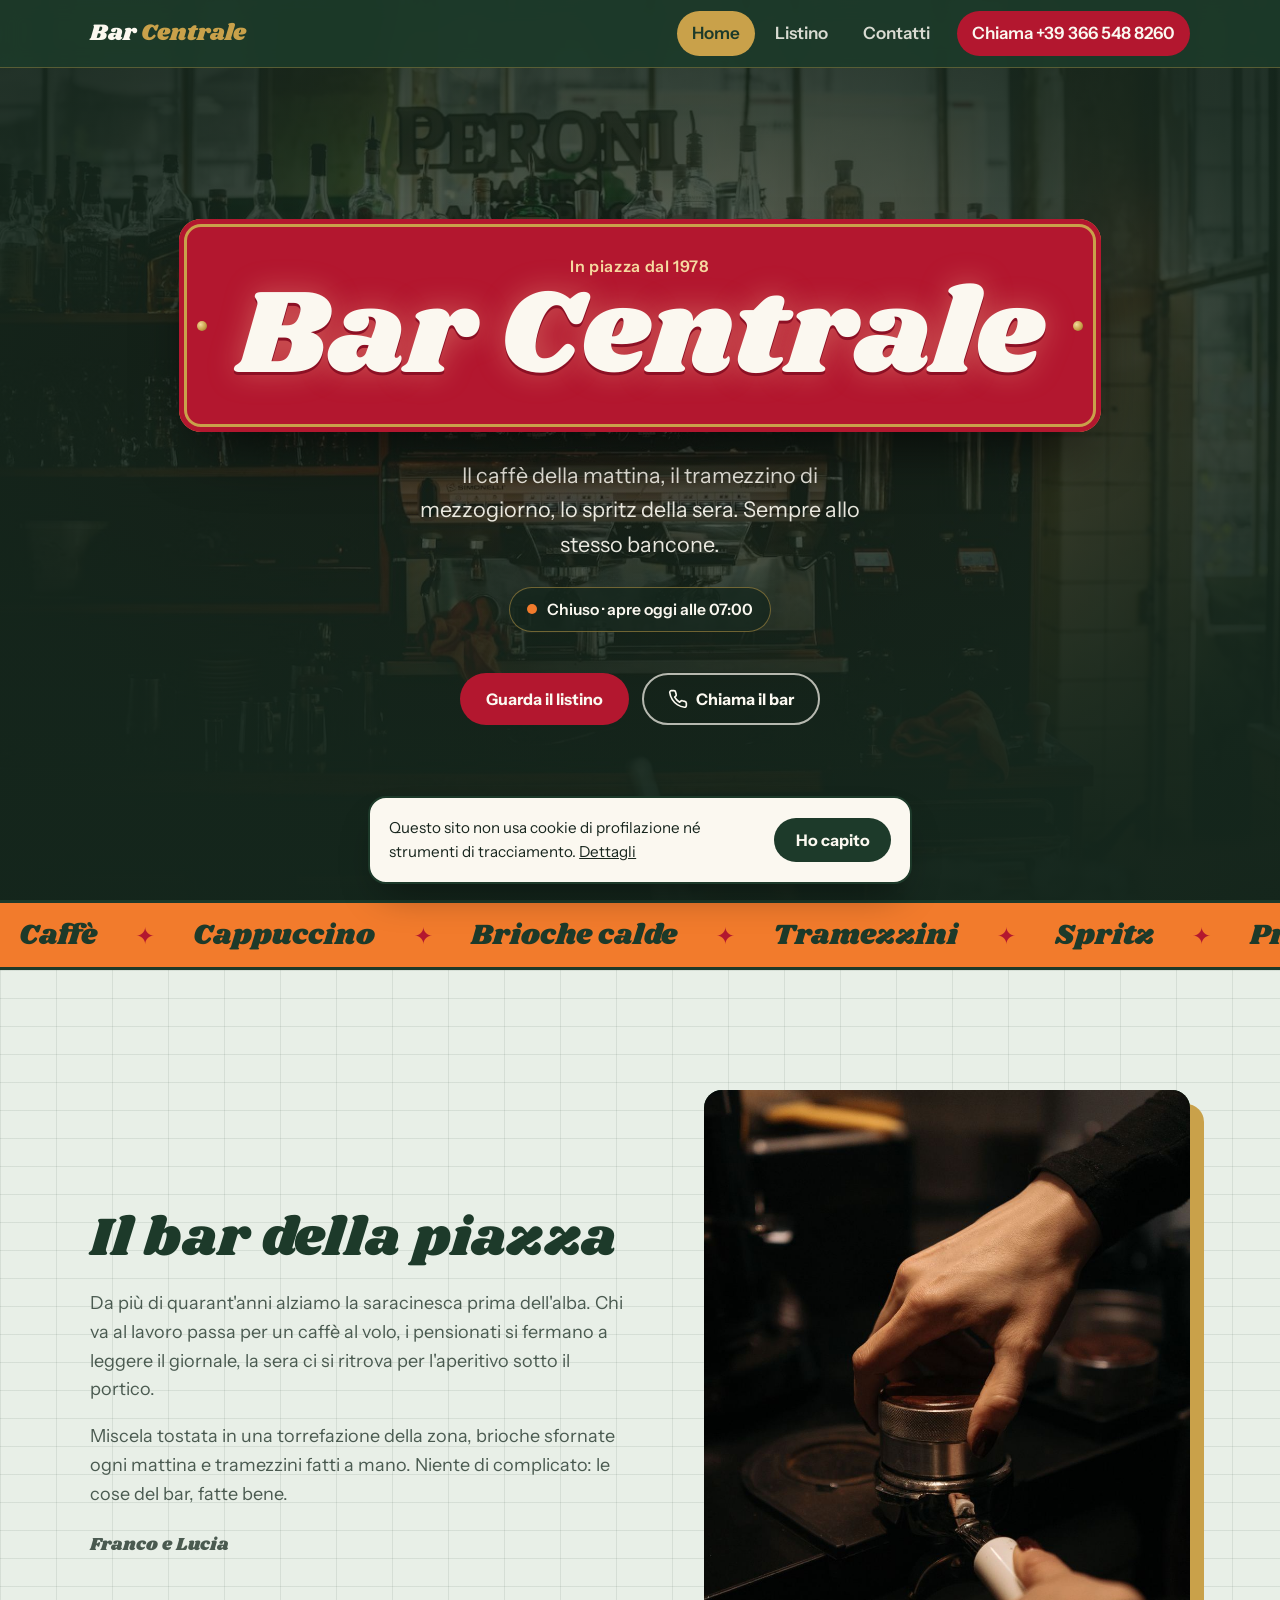
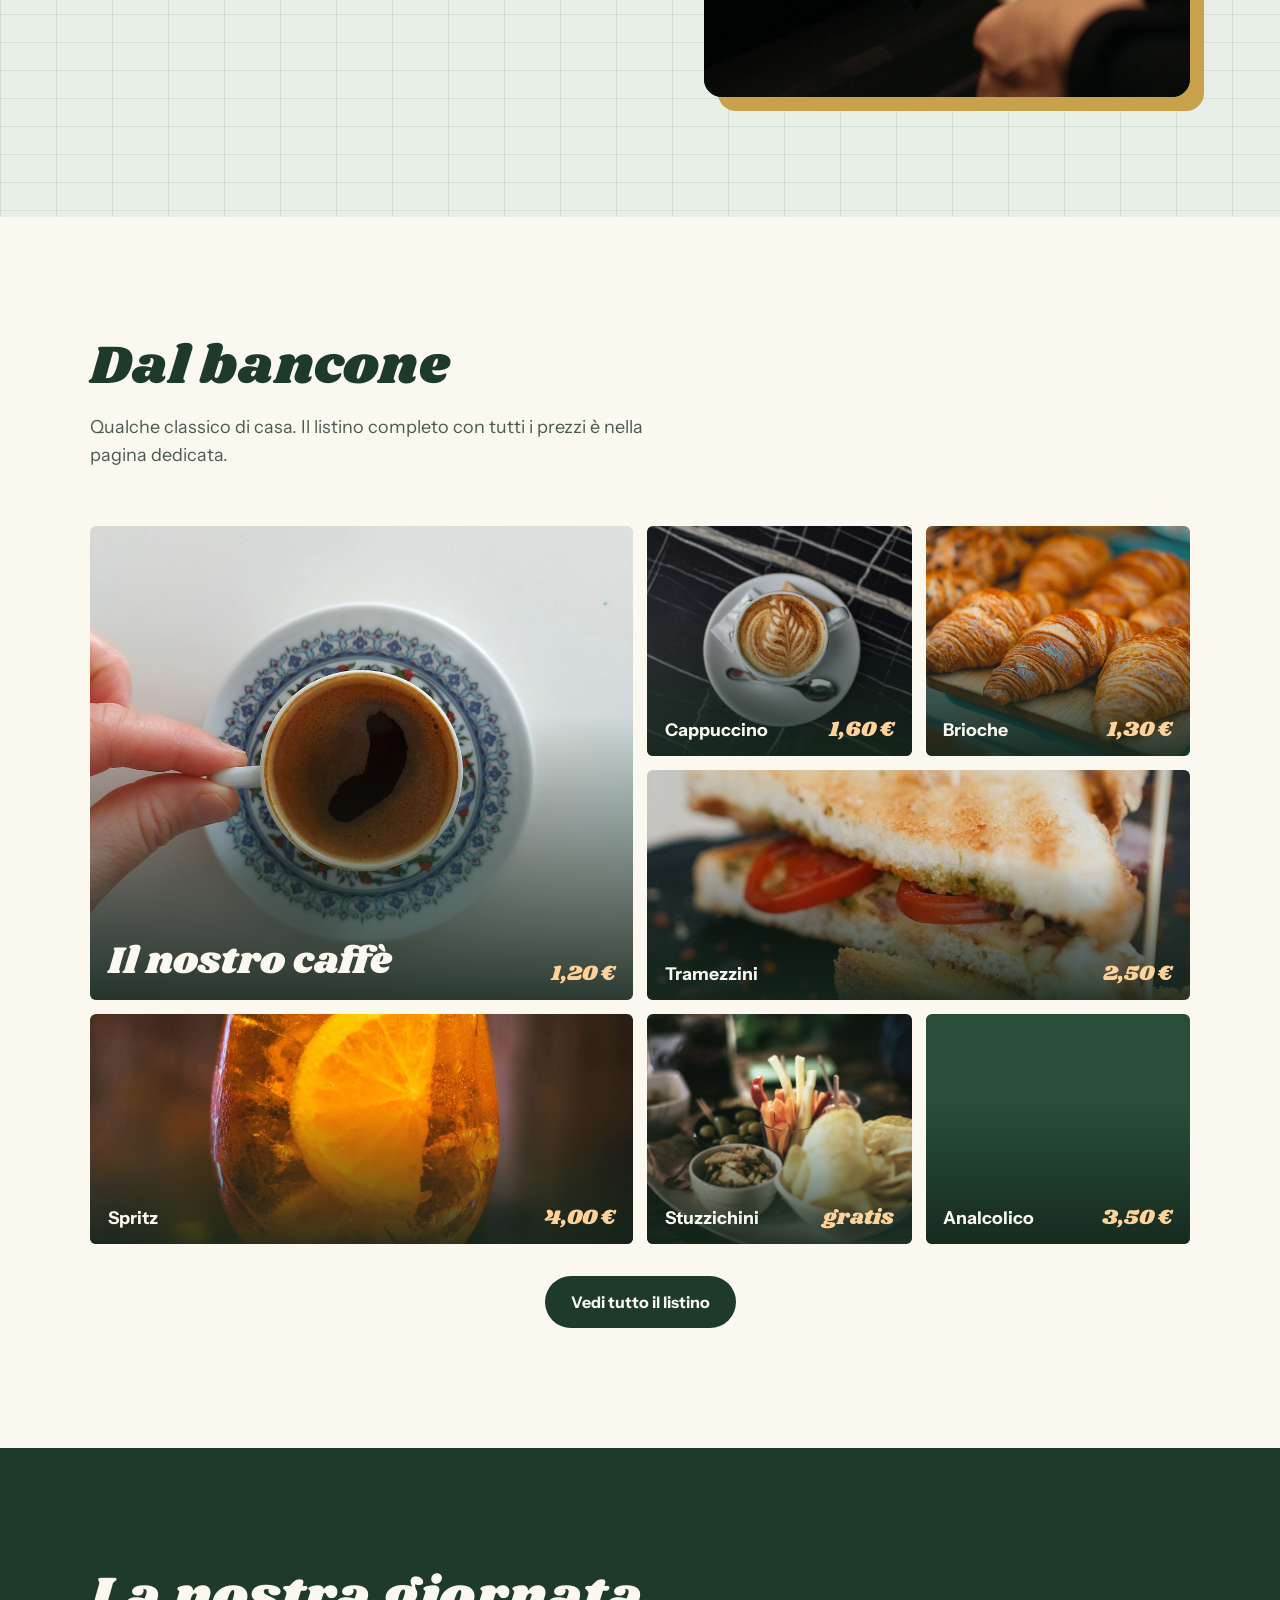
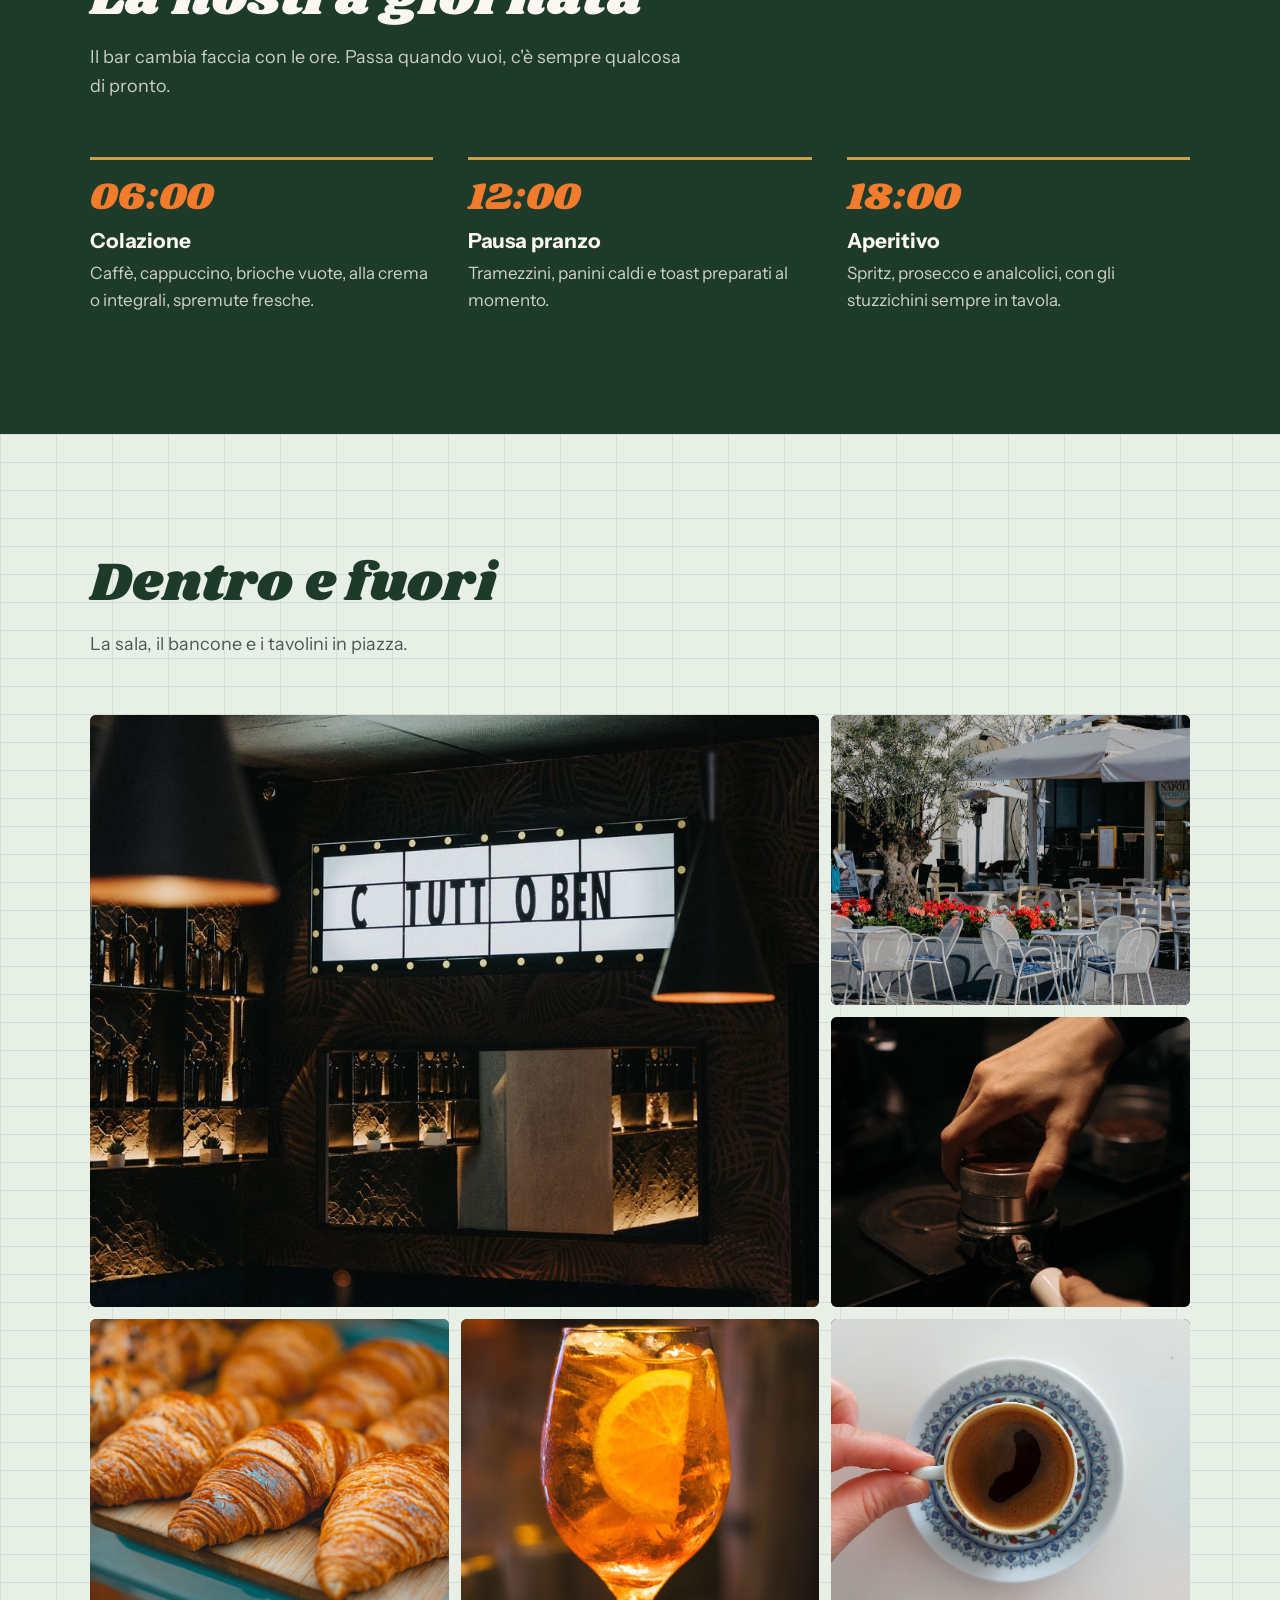
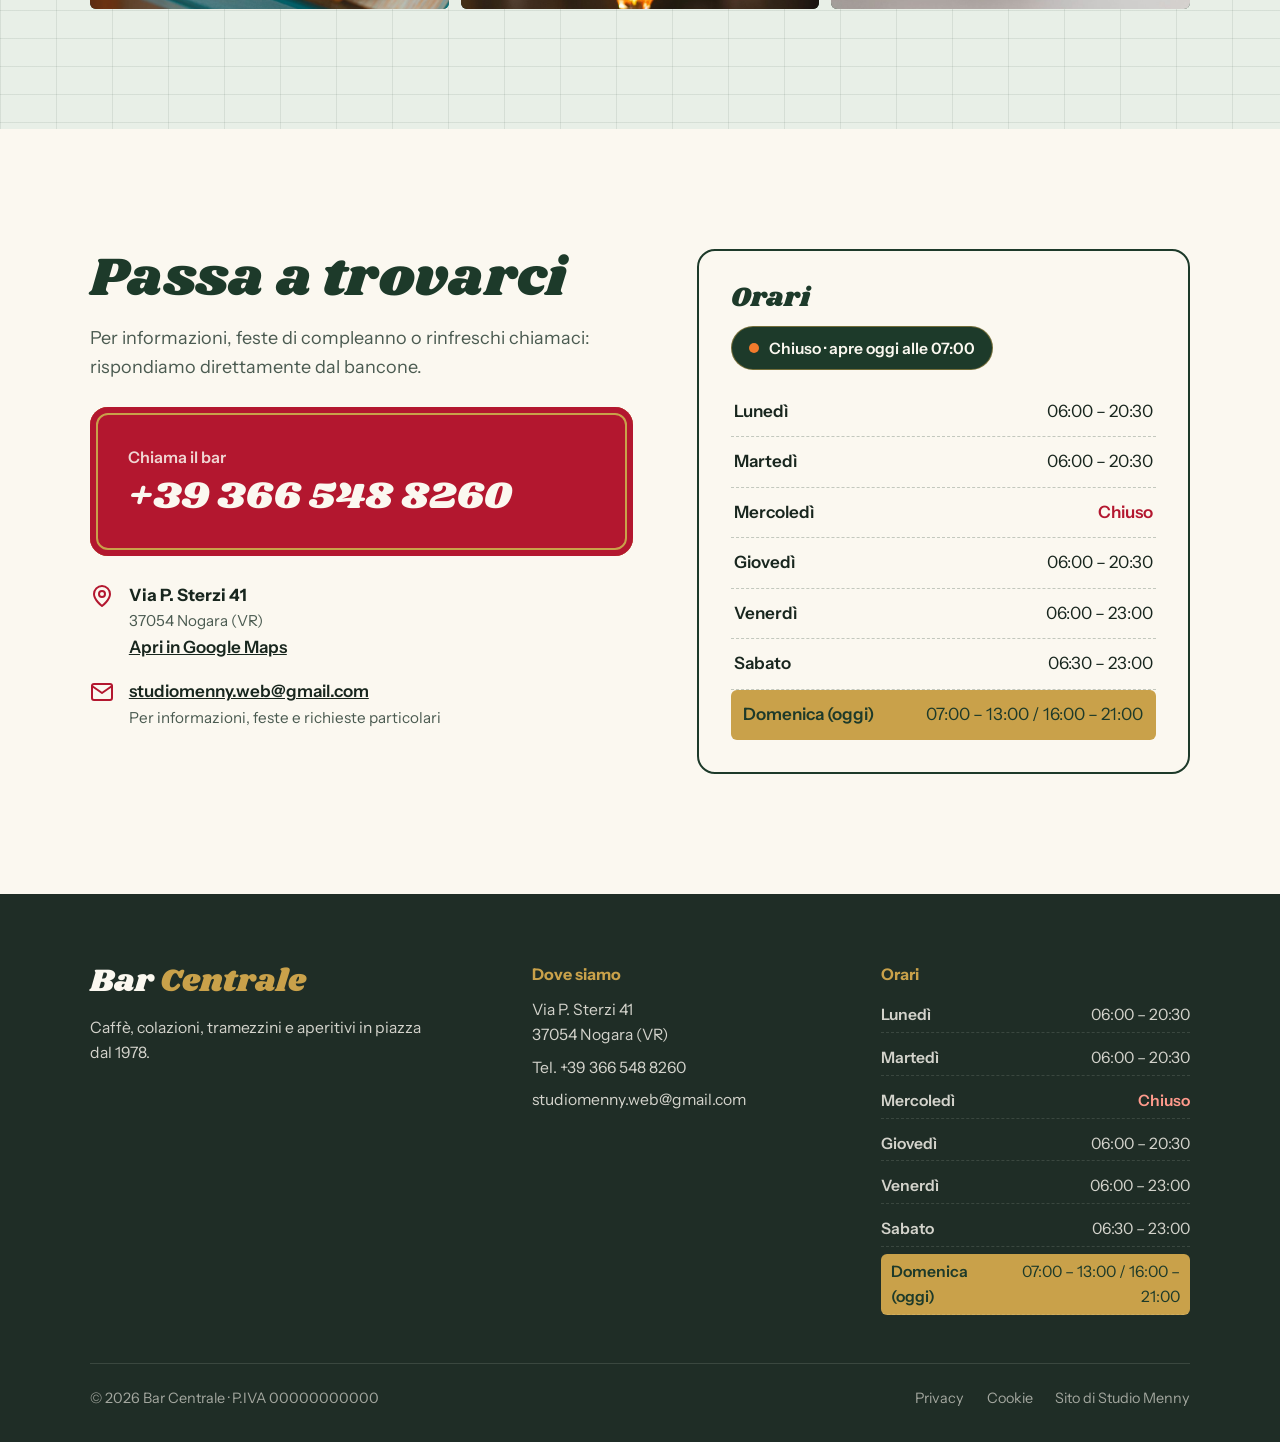
==== commit 8ad825f6: "Add files via upload" ====
--- a/index.html
+++ b/index.html
@@ -12,6 +12,8 @@
 <meta property="og:image" content="img/hero.jpg">
 <link rel="icon" href="favicon.svg" type="image/svg+xml">
 <link rel="stylesheet" href="css/style.css">
+<link rel="preload" as="image" href="img/hero.jpg" fetchpriority="high">
+<script>document.documentElement.classList.add("js");setTimeout(function(){if(!window.barPronto)document.documentElement.classList.remove("js")},3000);</script>
 </head>
 <body>
 <a class="salta" href="#contenuto">Vai al contenuto</a>
@@ -52,7 +54,7 @@
       <p>Miscela tostata in una torrefazione della zona, brioche sfornate ogni mattina e tramezzini fatti a mano. Niente di complicato: le cose del bar, fatte bene.</p>
       <p class="firma">Franco e Lucia</p>
     </div>
-    <figure class="foto ilbar-foto" data-nome="Foto mancante: img/barista.jpg"><img src="img/barista.jpg" alt="Il barista prepara un caffè al bancone" width="1000" height="1250" loading="lazy" decoding="async" onerror="this.parentElement.classList.add('noimg')"></figure>
+    <figure class="foto ilbar-foto" data-nome="Foto mancante: img/barista.jpg"><img src="img/barista.jpg" alt="Il barista prepara un caffè al bancone" width="1000" height="1250" decoding="async" onerror="this.parentElement.classList.add('noimg')"></figure>
   </div>
 </section>
 
@@ -63,13 +65,13 @@
       <p>Qualche classico di casa. Il listino completo con tutti i prezzi è nella pagina dedicata.</p>
     </div>
     <div class="mosaico">
-      <article class="prodotto grande"><figure class="foto " data-nome="Foto mancante: img/caffe.jpg"><img src="img/caffe.jpg" alt="Espresso in tazzina" width="1200" height="900" loading="lazy" decoding="async" onerror="this.parentElement.classList.add('noimg')"></figure><div class="prodotto-testo"><h3>Il nostro caffè</h3><span class="prezzo">1,20 €</span></div></article>
-      <article class="prodotto "><figure class="foto " data-nome="Foto mancante: img/cappuccino.jpg"><img src="img/cappuccino.jpg" alt="Cappuccino con schiuma" width="1200" height="900" loading="lazy" decoding="async" onerror="this.parentElement.classList.add('noimg')"></figure><div class="prodotto-testo"><h3>Cappuccino</h3><span class="prezzo">1,60 €</span></div></article>
-      <article class="prodotto "><figure class="foto " data-nome="Foto mancante: img/brioche.jpg"><img src="img/brioche.jpg" alt="Brioche in vetrina" width="1200" height="900" loading="lazy" decoding="async" onerror="this.parentElement.classList.add('noimg')"></figure><div class="prodotto-testo"><h3>Brioche</h3><span class="prezzo">1,30 €</span></div></article>
-      <article class="prodotto largo"><figure class="foto " data-nome="Foto mancante: img/tramezzini.jpg"><img src="img/tramezzini.jpg" alt="Tramezzini sul bancone" width="1200" height="900" loading="lazy" decoding="async" onerror="this.parentElement.classList.add('noimg')"></figure><div class="prodotto-testo"><h3>Tramezzini</h3><span class="prezzo">2,50 €</span></div></article>
-      <article class="prodotto largo"><figure class="foto " data-nome="Foto mancante: img/spritz.jpg"><img src="img/spritz.jpg" alt="Spritz con fetta d'arancia" width="1200" height="900" loading="lazy" decoding="async" onerror="this.parentElement.classList.add('noimg')"></figure><div class="prodotto-testo"><h3>Spritz</h3><span class="prezzo">4,00 €</span></div></article>
-      <article class="prodotto "><figure class="foto " data-nome="Foto mancante: img/stuzzichini.jpg"><img src="img/stuzzichini.jpg" alt="Stuzzichini per l'aperitivo" width="1200" height="900" loading="lazy" decoding="async" onerror="this.parentElement.classList.add('noimg')"></figure><div class="prodotto-testo"><h3>Stuzzichini</h3><span class="prezzo">gratis</span></div></article>
-      <article class="prodotto "><figure class="foto " data-nome="Foto mancante: img/aperitivo-analcolico.jpg"><img src="img/aperitivo-analcolico.jpg" alt="Aperitivo analcolico" width="1200" height="900" loading="lazy" decoding="async" onerror="this.parentElement.classList.add('noimg')"></figure><div class="prodotto-testo"><h3>Analcolico</h3><span class="prezzo">3,50 €</span></div></article>
+      <article class="prodotto grande"><figure class="foto " data-nome="Foto mancante: img/caffe.jpg"><img src="img/caffe.jpg" alt="Espresso in tazzina" width="1200" height="900" decoding="async" onerror="this.parentElement.classList.add('noimg')"></figure><div class="prodotto-testo"><h3>Il nostro caffè</h3><span class="prezzo">1,20 €</span></div></article>
+      <article class="prodotto "><figure class="foto " data-nome="Foto mancante: img/cappuccino.jpg"><img src="img/cappuccino.jpg" alt="Cappuccino con schiuma" width="1200" height="900" decoding="async" onerror="this.parentElement.classList.add('noimg')"></figure><div class="prodotto-testo"><h3>Cappuccino</h3><span class="prezzo">1,60 €</span></div></article>
+      <article class="prodotto "><figure class="foto " data-nome="Foto mancante: img/brioche.jpg"><img src="img/brioche.jpg" alt="Brioche in vetrina" width="1200" height="900" decoding="async" onerror="this.parentElement.classList.add('noimg')"></figure><div class="prodotto-testo"><h3>Brioche</h3><span class="prezzo">1,30 €</span></div></article>
+      <article class="prodotto largo"><figure class="foto " data-nome="Foto mancante: img/tramezzini.jpg"><img src="img/tramezzini.jpg" alt="Tramezzini sul bancone" width="1200" height="900" decoding="async" onerror="this.parentElement.classList.add('noimg')"></figure><div class="prodotto-testo"><h3>Tramezzini</h3><span class="prezzo">2,50 €</span></div></article>
+      <article class="prodotto largo"><figure class="foto " data-nome="Foto mancante: img/spritz.jpg"><img src="img/spritz.jpg" alt="Spritz con fetta d'arancia" width="1200" height="900" decoding="async" onerror="this.parentElement.classList.add('noimg')"></figure><div class="prodotto-testo"><h3>Spritz</h3><span class="prezzo">4,00 €</span></div></article>
+      <article class="prodotto "><figure class="foto " data-nome="Foto mancante: img/stuzzichini.jpg"><img src="img/stuzzichini.jpg" alt="Stuzzichini per l'aperitivo" width="1200" height="900" decoding="async" onerror="this.parentElement.classList.add('noimg')"></figure><div class="prodotto-testo"><h3>Stuzzichini</h3><span class="prezzo">gratis</span></div></article>
+      <article class="prodotto "><figure class="foto " data-nome="Foto mancante: img/aperitivo-analcolico.jpg"><img src="img/aperitivo-analcolico.jpg" alt="Aperitivo analcolico" width="1200" height="900" decoding="async" onerror="this.parentElement.classList.add('noimg')"></figure><div class="prodotto-testo"><h3>Analcolico</h3><span class="prezzo">3,50 €</span></div></article>
     </div>
     <div class="mosaico-piede"><a class="btn btn-verde" href="menu.html">Vedi tutto il listino</a></div>
   </div>
@@ -93,12 +95,12 @@
   <div class="wrap">
     <div class="intro-sezione"><h2>Dentro e fuori</h2><p>La sala, il bancone e i tavolini in piazza.</p></div>
     <div class="galleria">
-      <button type="button" aria-label="Ingrandisci: La sala interna del bar"><figure class="foto " data-nome="Foto mancante: img/interno.jpg"><img src="img/interno.jpg" alt="La sala interna del bar" width="1200" height="1200" loading="lazy" decoding="async" onerror="this.parentElement.classList.add('noimg')"></figure></button>
-      <button type="button" aria-label="Ingrandisci: I tavolini fuori in piazza"><figure class="foto " data-nome="Foto mancante: img/dehors.jpg"><img src="img/dehors.jpg" alt="I tavolini fuori in piazza" width="1200" height="1200" loading="lazy" decoding="async" onerror="this.parentElement.classList.add('noimg')"></figure></button>
-      <button type="button" aria-label="Ingrandisci: Il barista prepara un caffè"><figure class="foto " data-nome="Foto mancante: img/barista.jpg"><img src="img/barista.jpg" alt="Il barista prepara un caffè" width="1200" height="1200" loading="lazy" decoding="async" onerror="this.parentElement.classList.add('noimg')"></figure></button>
-      <button type="button" aria-label="Ingrandisci: La vetrina delle brioche"><figure class="foto " data-nome="Foto mancante: img/brioche.jpg"><img src="img/brioche.jpg" alt="La vetrina delle brioche" width="1200" height="1200" loading="lazy" decoding="async" onerror="this.parentElement.classList.add('noimg')"></figure></button>
-      <button type="button" aria-label="Ingrandisci: Spritz al tramonto"><figure class="foto " data-nome="Foto mancante: img/spritz.jpg"><img src="img/spritz.jpg" alt="Spritz al tramonto" width="1200" height="1200" loading="lazy" decoding="async" onerror="this.parentElement.classList.add('noimg')"></figure></button>
-      <button type="button" aria-label="Ingrandisci: Un espresso appena fatto"><figure class="foto " data-nome="Foto mancante: img/caffe.jpg"><img src="img/caffe.jpg" alt="Un espresso appena fatto" width="1200" height="1200" loading="lazy" decoding="async" onerror="this.parentElement.classList.add('noimg')"></figure></button>
+      <button type="button" aria-label="Ingrandisci: La sala interna del bar"><figure class="foto " data-nome="Foto mancante: img/interno.jpg"><img src="img/interno.jpg" alt="La sala interna del bar" width="1200" height="1200" decoding="async" onerror="this.parentElement.classList.add('noimg')"></figure></button>
+      <button type="button" aria-label="Ingrandisci: I tavolini fuori in piazza"><figure class="foto " data-nome="Foto mancante: img/dehors.jpg"><img src="img/dehors.jpg" alt="I tavolini fuori in piazza" width="1200" height="1200" decoding="async" onerror="this.parentElement.classList.add('noimg')"></figure></button>
+      <button type="button" aria-label="Ingrandisci: Il barista prepara un caffè"><figure class="foto " data-nome="Foto mancante: img/barista.jpg"><img src="img/barista.jpg" alt="Il barista prepara un caffè" width="1200" height="1200" decoding="async" onerror="this.parentElement.classList.add('noimg')"></figure></button>
+      <button type="button" aria-label="Ingrandisci: La vetrina delle brioche"><figure class="foto " data-nome="Foto mancante: img/brioche.jpg"><img src="img/brioche.jpg" alt="La vetrina delle brioche" width="1200" height="1200" decoding="async" onerror="this.parentElement.classList.add('noimg')"></figure></button>
+      <button type="button" aria-label="Ingrandisci: Spritz al tramonto"><figure class="foto " data-nome="Foto mancante: img/spritz.jpg"><img src="img/spritz.jpg" alt="Spritz al tramonto" width="1200" height="1200" decoding="async" onerror="this.parentElement.classList.add('noimg')"></figure></button>
+      <button type="button" aria-label="Ingrandisci: Un espresso appena fatto"><figure class="foto " data-nome="Foto mancante: img/caffe.jpg"><img src="img/caffe.jpg" alt="Un espresso appena fatto" width="1200" height="1200" decoding="async" onerror="this.parentElement.classList.add('noimg')"></figure></button>
     </div>
   </div>
 </section>
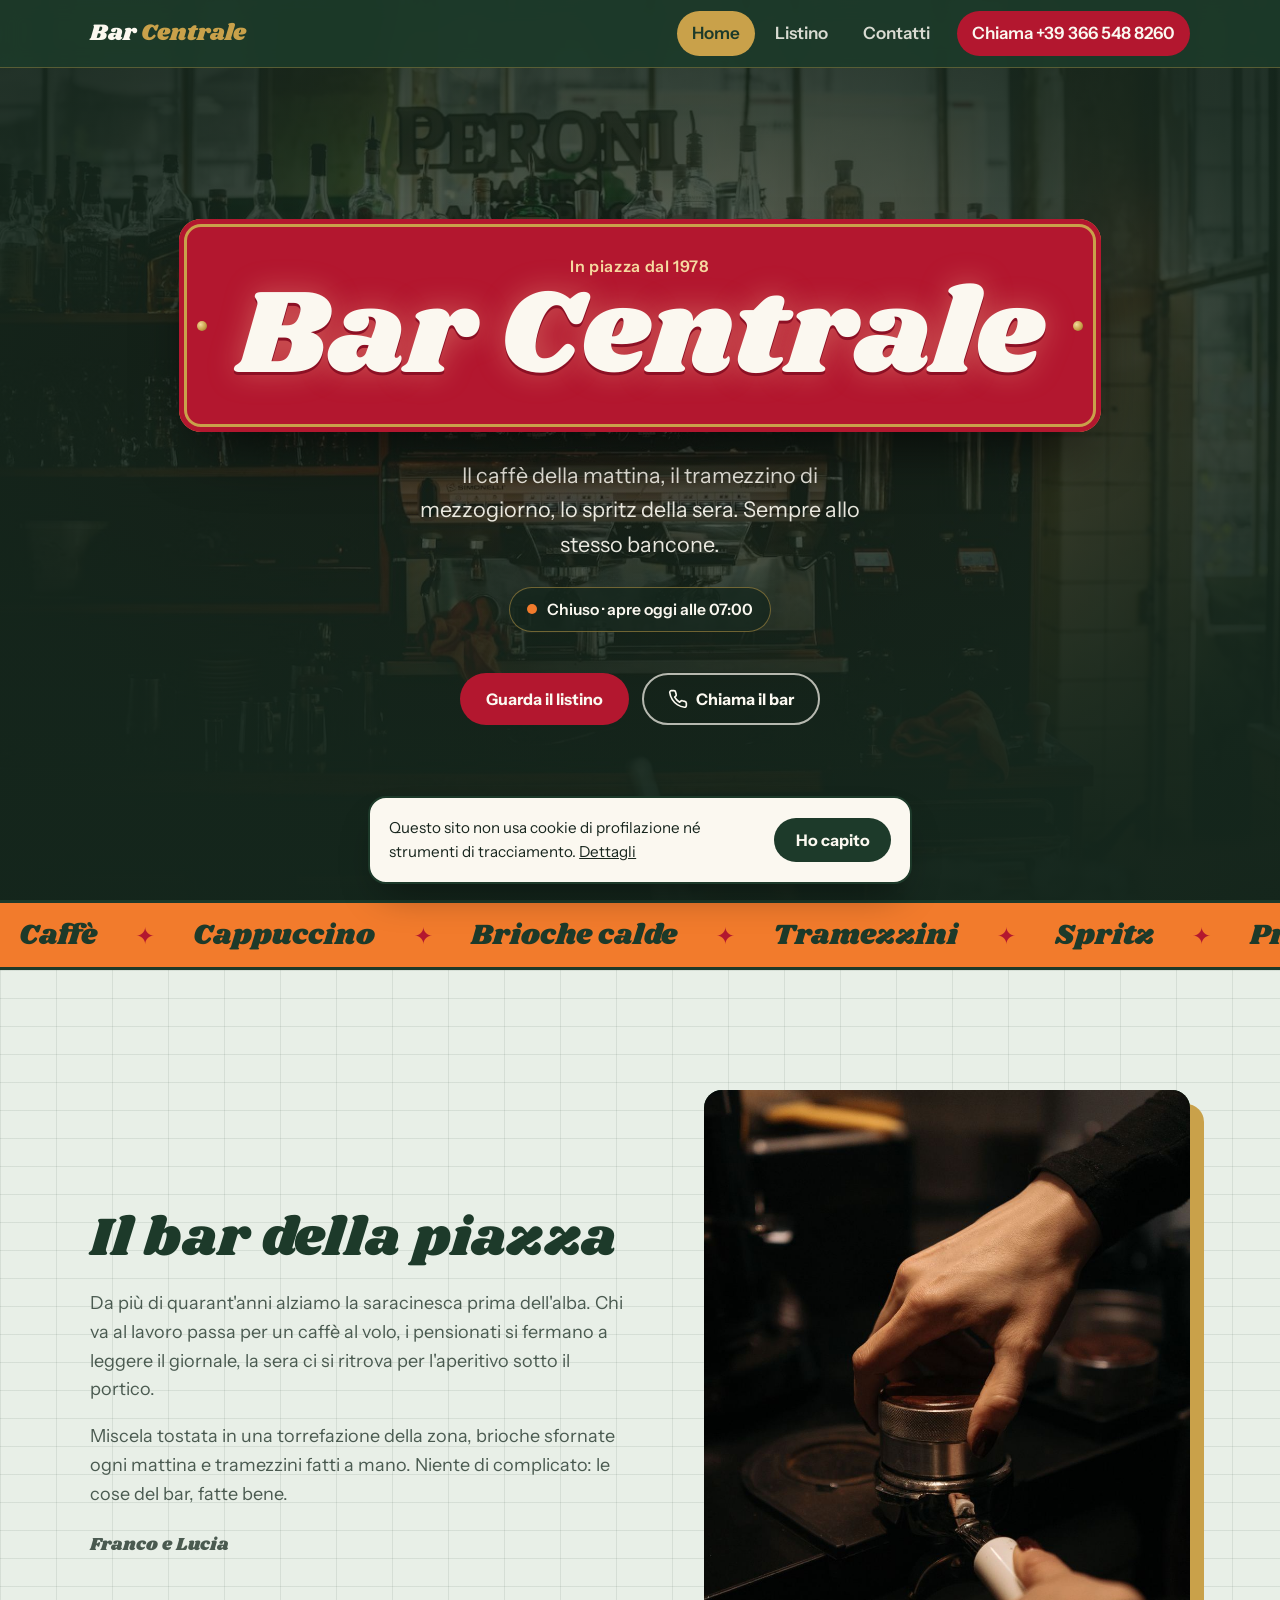
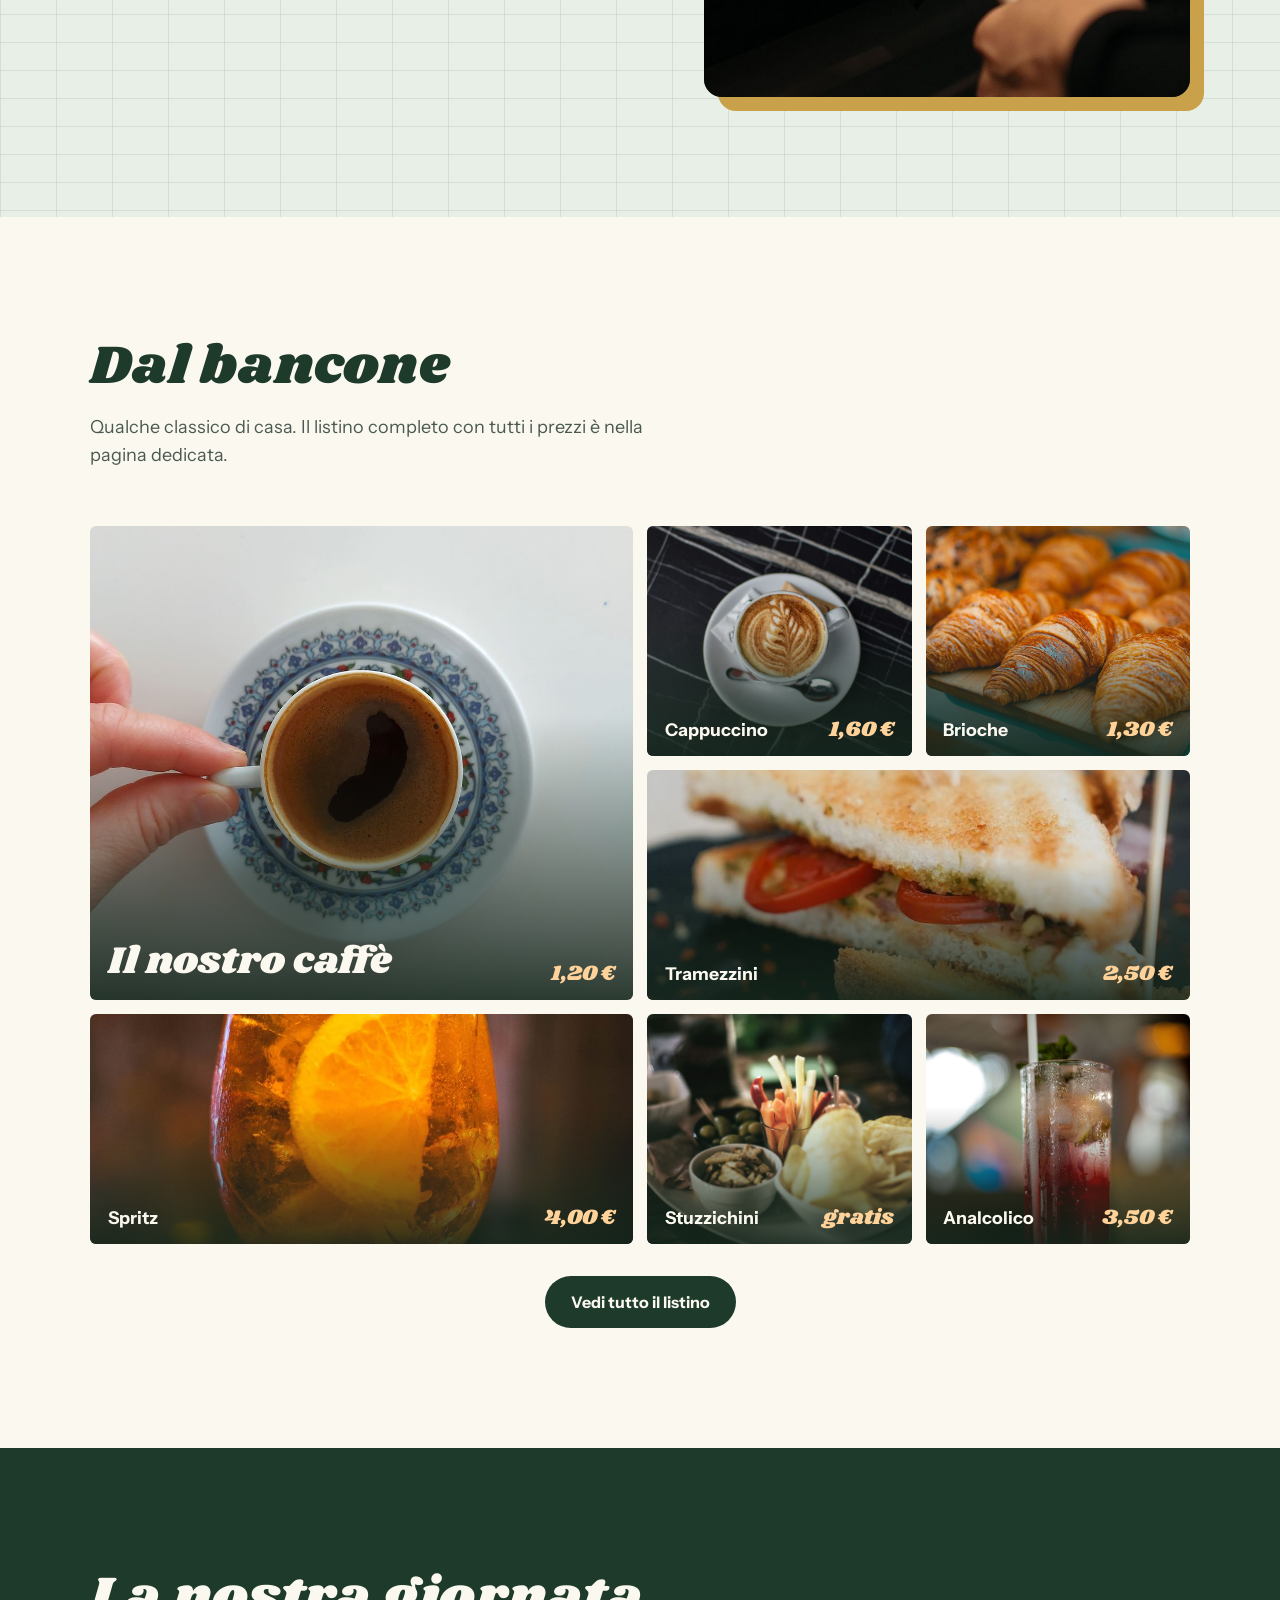
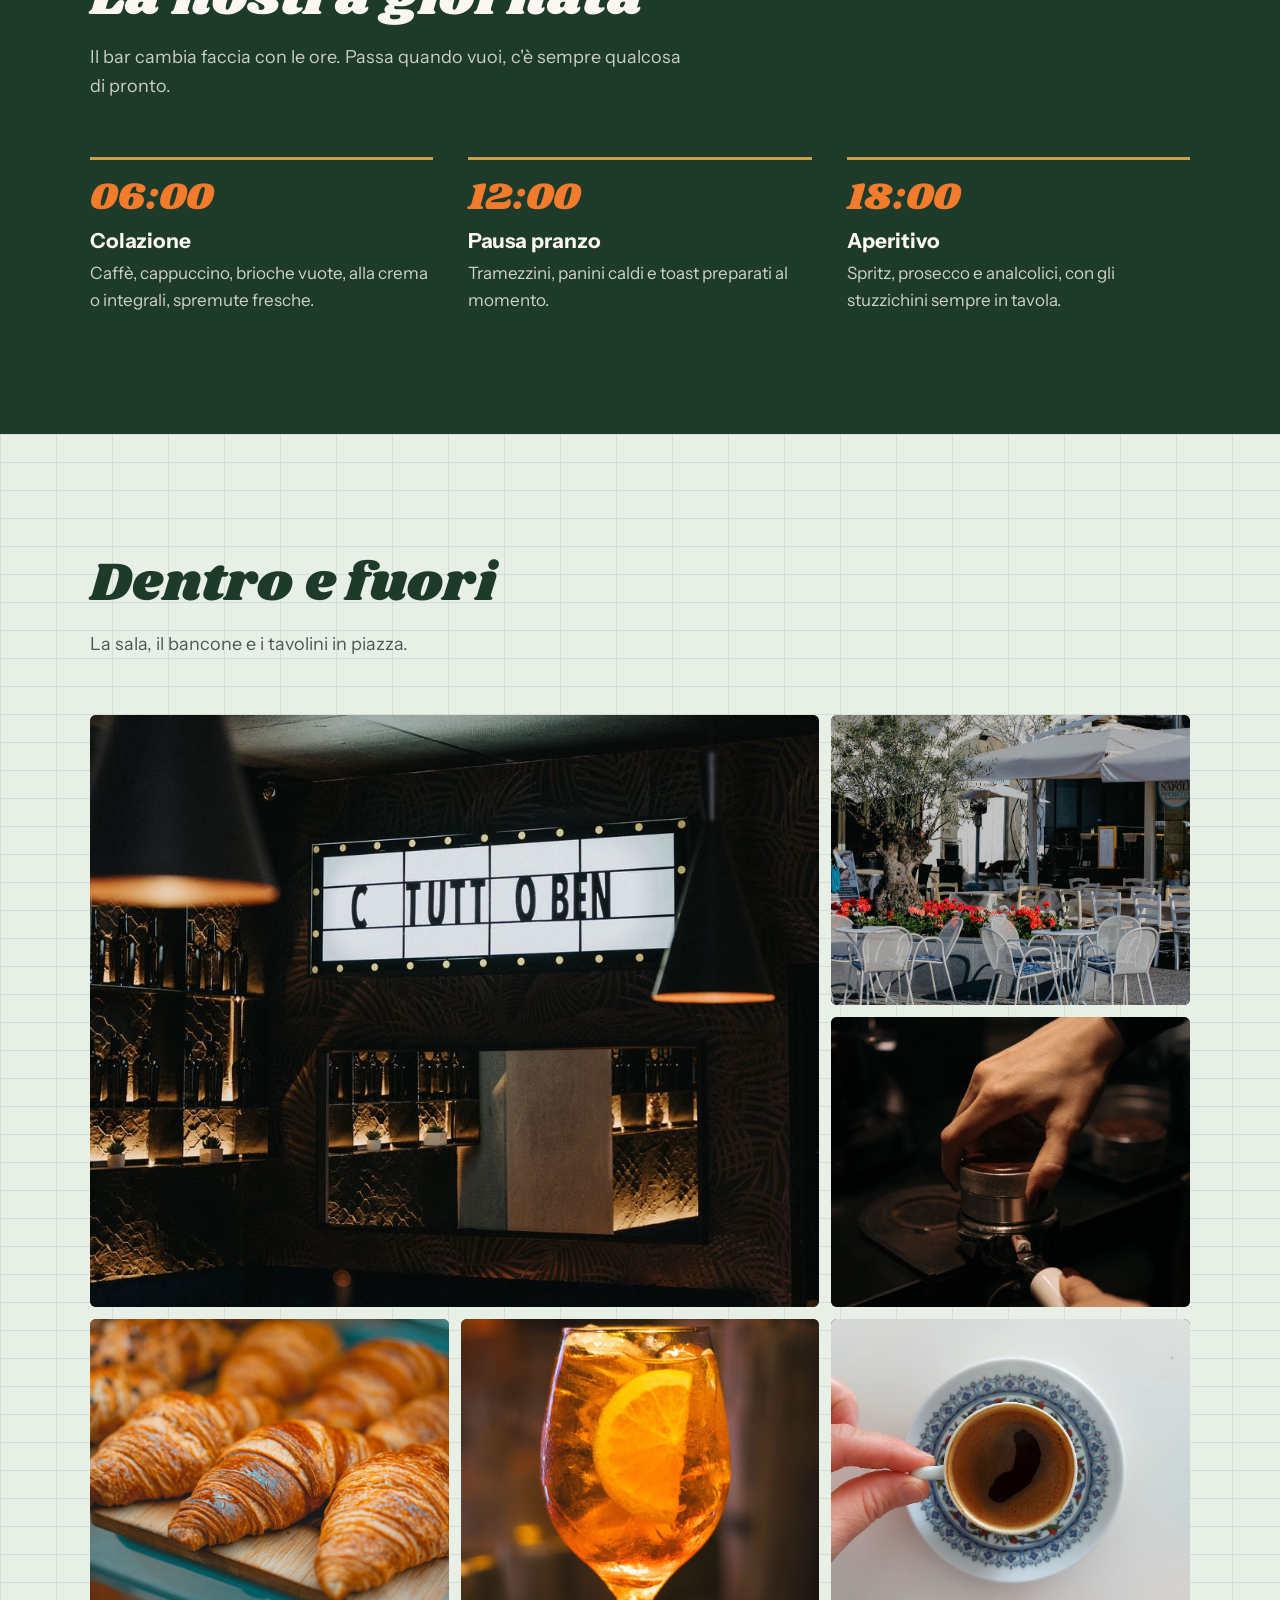
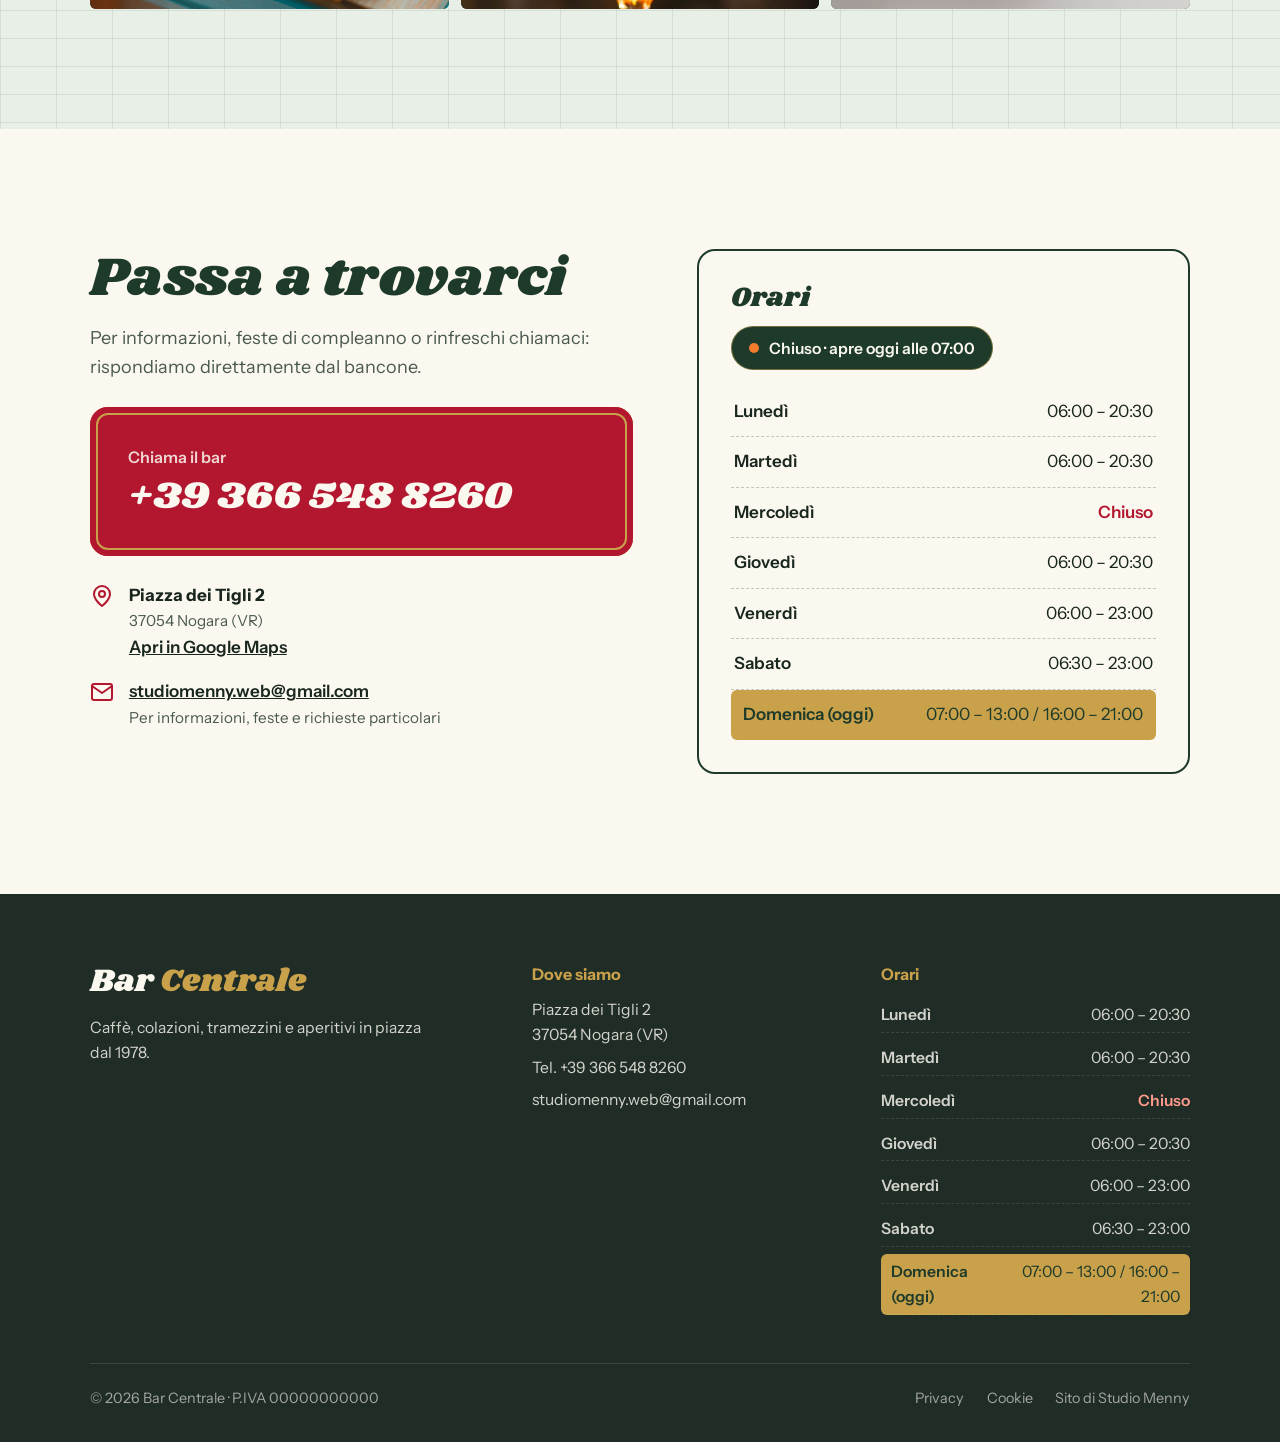
==== commit 35f1377b: "Add files via upload" ====
--- a/index.html
+++ b/index.html
@@ -9,7 +9,7 @@
 <meta property="og:title" content="Bar Centrale · Caffè e aperitivi in piazza">
 <meta property="og:description" content="Il bar della piazza: caffè, colazioni, tramezzini e aperitivi. Orari, listino e contatti.">
 <meta property="og:type" content="website">
-<meta property="og:image" content="img/hero.jpg">
+<meta property="og:image" content="https://studiomenny.github.io/BAR-CENTRALE/img/hero.jpg">
 <link rel="icon" href="favicon.svg" type="image/svg+xml">
 <link rel="stylesheet" href="css/style.css">
 <link rel="preload" as="image" href="img/hero.jpg" fetchpriority="high">
@@ -112,7 +112,7 @@
       <p style="color:var(--testo-2);margin-top:.9rem;font-size:1.125rem">Per informazioni, feste di compleanno o rinfreschi chiamaci: rispondiamo direttamente dal bancone.</p>
       <a class="chiama-grande" href="tel:+393665488260" style="margin-top:1.6rem"><small>Chiama il bar</small><strong>+39 366 548 8260</strong></a>
       <ul class="dati">
-        <li><svg viewBox="0 0 24 24" fill="none" stroke="currentColor" stroke-width="2" stroke-linecap="round" stroke-linejoin="round" aria-hidden="true"><path d="M20 10c0 6-8 12-8 12s-8-6-8-12a8 8 0 0 1 16 0z"/><circle cx="12" cy="10" r="3"/></svg><div><strong>Via P. Sterzi 41</strong><span>37054 Nogara (VR)</span><a href="https://www.google.com/maps/search/?api=1&amp;query=Via+P.+Sterzi+41+Nogara+VR" target="_blank" rel="noopener">Apri in Google Maps</a></div></li>
+        <li><svg viewBox="0 0 24 24" fill="none" stroke="currentColor" stroke-width="2" stroke-linecap="round" stroke-linejoin="round" aria-hidden="true"><path d="M20 10c0 6-8 12-8 12s-8-6-8-12a8 8 0 0 1 16 0z"/><circle cx="12" cy="10" r="3"/></svg><div><strong>Piazza dei Tigli 2</strong><span>37054 Nogara (VR)</span><a href="https://www.google.com/maps/search/?api=1&amp;query=Nogara+VR" target="_blank" rel="noopener">Apri in Google Maps</a></div></li>
         <li><svg viewBox="0 0 24 24" fill="none" stroke="currentColor" stroke-width="2" stroke-linecap="round" stroke-linejoin="round" aria-hidden="true"><rect x="2" y="4" width="20" height="16" rx="2"/><path d="m22 6-10 7L2 6"/></svg><div><a href="mailto:studiomenny.web@gmail.com">studiomenny.web@gmail.com</a><span>Per informazioni, feste e richieste particolari</span></div></li>
       </ul>
     </div>
@@ -139,7 +139,7 @@
       <div>
         <h3>Dove siamo</h3>
         <ul>
-          <li>Via P. Sterzi 41<br>37054 Nogara (VR)</li>
+          <li>Piazza dei Tigli 2<br>37054 Nogara (VR)</li>
           <li><a href="tel:+393665488260">Tel. +39 366 548 8260</a></li>
           <li><a href="mailto:studiomenny.web@gmail.com">studiomenny.web@gmail.com</a></li>
         </ul>
--- a/css/style.css
+++ b/css/style.css
@@ -464,3 +464,18 @@
 @media (max-width: 760px) {
   .prodotto .prezzo { white-space: normal; font-size: 1.15rem; line-height: 1.1; }
 }
+
+/* ---------- caricamento foto: comparsa morbida invece dello "scatto" ---------- */
+/* la classe .js viene messa solo se lo script funziona: senza JS le foto si vedono subito */
+.js .foto img { opacity: 0; transition: opacity .45s ease; }
+.js .foto img.caricata { opacity: 1; }
+.js .foto:not(.noimg) {
+  background-color: var(--verde-2);
+  background-image: linear-gradient(110deg, rgba(251, 248, 240, 0) 30%, rgba(251, 248, 240, .08) 50%, rgba(251, 248, 240, 0) 70%);
+  background-size: 250% 100%;
+}
+@media (prefers-reduced-motion: no-preference) {
+  .js .foto:not(.noimg) { animation: attesa 1.4s ease-in-out infinite; }
+  .js .foto.pronta { animation: none; background-image: none; }
+  @keyframes attesa { from { background-position: 120% 0; } to { background-position: -20% 0; } }
+}
